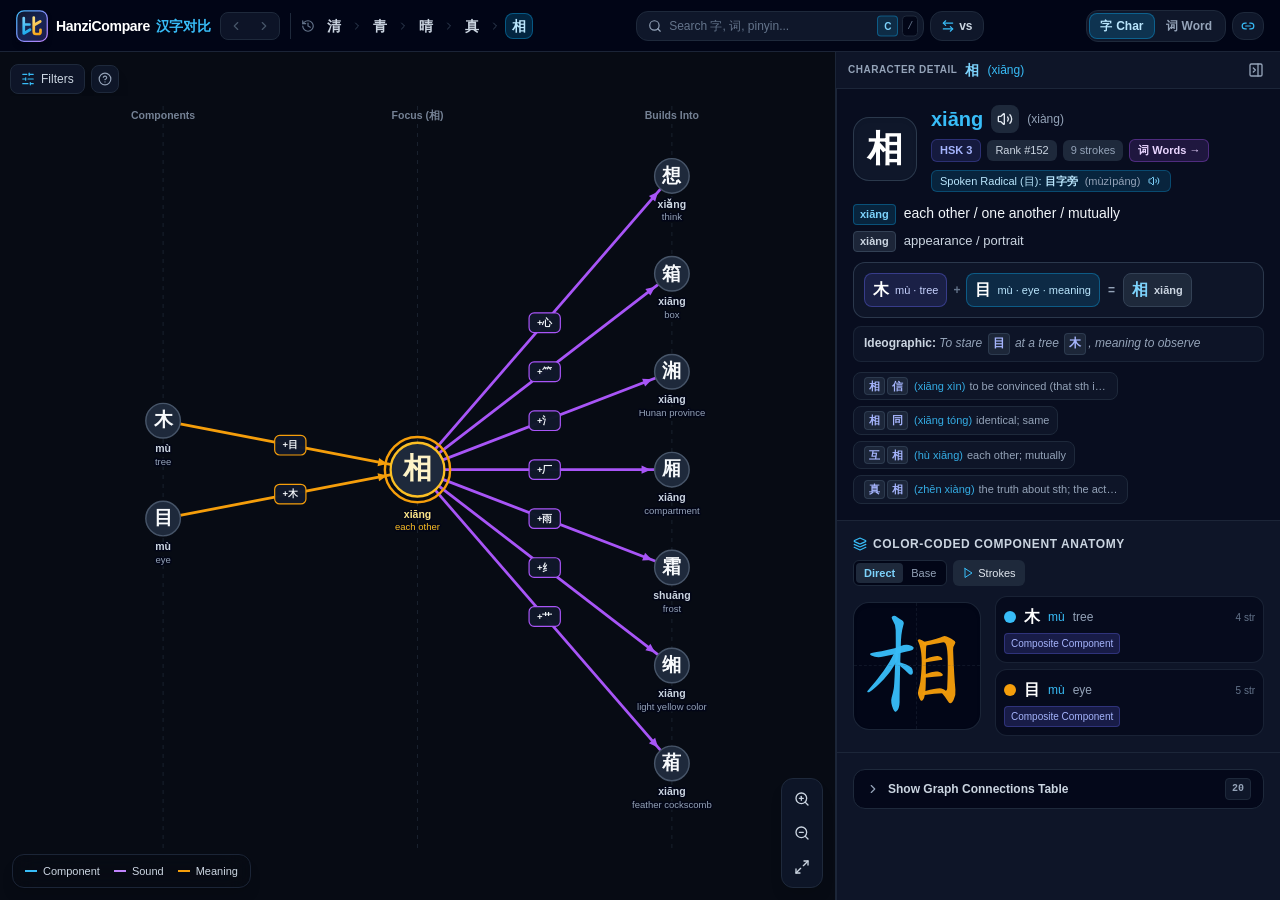
==== hanzi-compare/index.html @ 55068727 "Deploy HanziCompare: top-docked mobile Tour Step 2 for real phone browser viewports" ====
<!doctype html>
<html lang="en" class="dark">
  <head>
    <meta charset="UTF-8" />
    <meta name="viewport" content="width=device-width, initial-scale=1.0, maximum-scale=1.0, user-scalable=no, viewport-fit=cover" />
    <meta name="theme-color" content="#020617" />
    <meta name="mobile-web-app-capable" content="yes" />
    <meta name="apple-mobile-web-app-capable" content="yes" />
    <meta name="apple-mobile-web-app-status-bar-style" content="black-translucent" />
    <meta name="apple-mobile-web-app-title" content="汉字对比" />
    <link rel="icon" type="image/svg+xml" href="/hanzi-compare/favicon.svg" />
    <link rel="alternate icon" href="/hanzi-compare/favicon.ico" />
    <link rel="apple-touch-icon" sizes="180x180" href="/hanzi-compare/apple-touch-icon.png" />
    <link rel="manifest" href="/hanzi-compare/manifest.json" />
    <title>HanziCompare (汉字对比) — Character Comparison & Component Graph</title>
    <script type="module" crossorigin src="/hanzi-compare/assets/index-DuCaDJCt.js"></script>
    <link rel="stylesheet" crossorigin href="/hanzi-compare/assets/index-DNBVdijx.css">
  </head>
  <body class="bg-slate-950 text-slate-100 antialiased selection:bg-sky-500/30 selection:text-sky-200 overflow-hidden">
    <div id="root"></div>
  </body>
</html>
---- hanzi-compare/assets/index-DNBVdijx.css ----
*,:before,:after{--tw-border-spacing-x: 0;--tw-border-spacing-y: 0;--tw-translate-x: 0;--tw-translate-y: 0;--tw-rotate: 0;--tw-skew-x: 0;--tw-skew-y: 0;--tw-scale-x: 1;--tw-scale-y: 1;--tw-pan-x: ;--tw-pan-y: ;--tw-pinch-zoom: ;--tw-scroll-snap-strictness: proximity;--tw-gradient-from-position: ;--tw-gradient-via-position: ;--tw-gradient-to-position: ;--tw-ordinal: ;--tw-slashed-zero: ;--tw-numeric-figure: ;--tw-numeric-spacing: ;--tw-numeric-fraction: ;--tw-ring-inset: ;--tw-ring-offset-width: 0px;--tw-ring-offset-color: #fff;--tw-ring-color: rgb(59 130 246 / .5);--tw-ring-offset-shadow: 0 0 #0000;--tw-ring-shadow: 0 0 #0000;--tw-shadow: 0 0 #0000;--tw-shadow-colored: 0 0 #0000;--tw-blur: ;--tw-brightness: ;--tw-contrast: ;--tw-grayscale: ;--tw-hue-rotate: ;--tw-invert: ;--tw-saturate: ;--tw-sepia: ;--tw-drop-shadow: ;--tw-backdrop-blur: ;--tw-backdrop-brightness: ;--tw-backdrop-contrast: ;--tw-backdrop-grayscale: ;--tw-backdrop-hue-rotate: ;--tw-backdrop-invert: ;--tw-backdrop-opacity: ;--tw-backdrop-saturate: ;--tw-backdrop-sepia: ;--tw-contain-size: ;--tw-contain-layout: ;--tw-contain-paint: ;--tw-contain-style: }::backdrop{--tw-border-spacing-x: 0;--tw-border-spacing-y: 0;--tw-translate-x: 0;--tw-translate-y: 0;--tw-rotate: 0;--tw-skew-x: 0;--tw-skew-y: 0;--tw-scale-x: 1;--tw-scale-y: 1;--tw-pan-x: ;--tw-pan-y: ;--tw-pinch-zoom: ;--tw-scroll-snap-strictness: proximity;--tw-gradient-from-position: ;--tw-gradient-via-position: ;--tw-gradient-to-position: ;--tw-ordinal: ;--tw-slashed-zero: ;--tw-numeric-figure: ;--tw-numeric-spacing: ;--tw-numeric-fraction: ;--tw-ring-inset: ;--tw-ring-offset-width: 0px;--tw-ring-offset-color: #fff;--tw-ring-color: rgb(59 130 246 / .5);--tw-ring-offset-shadow: 0 0 #0000;--tw-ring-shadow: 0 0 #0000;--tw-shadow: 0 0 #0000;--tw-shadow-colored: 0 0 #0000;--tw-blur: ;--tw-brightness: ;--tw-contrast: ;--tw-grayscale: ;--tw-hue-rotate: ;--tw-invert: ;--tw-saturate: ;--tw-sepia: ;--tw-drop-shadow: ;--tw-backdrop-blur: ;--tw-backdrop-brightness: ;--tw-backdrop-contrast: ;--tw-backdrop-grayscale: ;--tw-backdrop-hue-rotate: ;--tw-backdrop-invert: ;--tw-backdrop-opacity: ;--tw-backdrop-saturate: ;--tw-backdrop-sepia: ;--tw-contain-size: ;--tw-contain-layout: ;--tw-contain-paint: ;--tw-contain-style: }*,:before,:after{box-sizing:border-box;border-width:0;border-style:solid;border-color:#e5e7eb}:before,:after{--tw-content: ""}html,:host{line-height:1.5;-webkit-text-size-adjust:100%;-moz-tab-size:4;-o-tab-size:4;tab-size:4;font-family:Inter,-apple-system,BlinkMacSystemFont,Segoe UI,Roboto,sans-serif;font-feature-settings:normal;font-variation-settings:normal;-webkit-tap-highlight-color:transparent}body{margin:0;line-height:inherit}hr{height:0;color:inherit;border-top-width:1px}abbr:where([title]){-webkit-text-decoration:underline dotted;text-decoration:underline dotted}h1,h2,h3,h4,h5,h6{font-size:inherit;font-weight:inherit}a{color:inherit;text-decoration:inherit}b,strong{font-weight:bolder}code,kbd,samp,pre{font-family:ui-monospace,SFMono-Regular,Menlo,Monaco,Consolas,Liberation Mono,Courier New,monospace;font-feature-settings:normal;font-variation-settings:normal;font-size:1em}small{font-size:80%}sub,sup{font-size:75%;line-height:0;position:relative;vertical-align:baseline}sub{bottom:-.25em}sup{top:-.5em}table{text-indent:0;border-color:inherit;border-collapse:collapse}button,input,optgroup,select,textarea{font-family:inherit;font-feature-settings:inherit;font-variation-settings:inherit;font-size:100%;font-weight:inherit;line-height:inherit;letter-spacing:inherit;color:inherit;margin:0;padding:0}button,select{text-transform:none}button,input:where([type=button]),input:where([type=reset]),input:where([type=submit]){-webkit-appearance:button;background-color:transparent;background-image:none}:-moz-focusring{outline:auto}:-moz-ui-invalid{box-shadow:none}progress{vertical-align:baseline}::-webkit-inner-spin-button,::-webkit-outer-spin-button{height:auto}[type=search]{-webkit-appearance:textfield;outline-offset:-2px}::-webkit-search-decoration{-webkit-appearance:none}::-webkit-file-upload-button{-webkit-appearance:button;font:inherit}summary{display:list-item}blockquote,dl,dd,h1,h2,h3,h4,h5,h6,hr,figure,p,pre{margin:0}fieldset{margin:0;padding:0}legend{padding:0}ol,ul,menu{list-style:none;margin:0;padding:0}dialog{padding:0}textarea{resize:vertical}input::-moz-placeholder,textarea::-moz-placeholder{opacity:1;color:#9ca3af}input::placeholder,textarea::placeholder{opacity:1;color:#9ca3af}button,[role=button]{cursor:pointer}:disabled{cursor:default}img,svg,video,canvas,audio,iframe,embed,object{display:block;vertical-align:middle}img,video{max-width:100%;height:auto}[hidden]:where(:not([hidden=until-found])){display:none}html,body,#root{margin:0;padding:0;width:100%;height:100%;background-color:#020617;color:#f1f5f9;overflow:hidden;overscroll-behavior:none;touch-action:manipulation;-webkit-text-size-adjust:100%;-moz-text-size-adjust:100%;text-size-adjust:100%}.app-shell{position:fixed;top:0;right:0;bottom:0;left:0;width:100%;height:100dvh;touch-action:manipulation}@media(pointer:coarse),(max-width:1023px){input:not([type=range]):not([type=checkbox]),select,textarea{font-size:16px!important}}@media all and (display-mode:standalone){html,body,#root,.app-shell{height:100vh;min-height:-webkit-fill-available}}html.ios-standalone,html.ios-standalone body,html.ios-standalone #root,html.ios-standalone .app-shell{height:100vh;min-height:-webkit-fill-available}::-webkit-scrollbar{width:6px;height:6px}::-webkit-scrollbar-track{background:#090d16}::-webkit-scrollbar-thumb{background:#1e293b;border-radius:9999px}::-webkit-scrollbar-thumb:hover{background:#334155}.\!container{width:100%!important}.container{width:100%}@media(min-width:640px){.\!container{max-width:640px!important}.container{max-width:640px}}@media(min-width:768px){.\!container{max-width:768px!important}.container{max-width:768px}}@media(min-width:1024px){.\!container{max-width:1024px!important}.container{max-width:1024px}}@media(min-width:1280px){.\!container{max-width:1280px!important}.container{max-width:1280px}}@media(min-width:1536px){.\!container{max-width:1536px!important}.container{max-width:1536px}}.pointer-events-none{pointer-events:none}.pointer-events-auto{pointer-events:auto}.visible{visibility:visible}.invisible{visibility:hidden}.collapse{visibility:collapse}.static{position:static}.fixed{position:fixed}.absolute{position:absolute}.relative{position:relative}.sticky{position:sticky}.inset-0{top:0;right:0;bottom:0;left:0}.inset-x-0{left:0;right:0}.-bottom-1\.5{bottom:-.375rem}.bottom-0{bottom:0}.bottom-3{bottom:.75rem}.left-0{left:0}.left-2\.5{left:.625rem}.left-3{left:.75rem}.right-0{right:0}.right-1{right:.25rem}.right-1\.5{right:.375rem}.right-2\.5{right:.625rem}.right-3{right:.75rem}.top-0{top:0}.top-1{top:.25rem}.top-1\.5{top:.375rem}.top-1\/2{top:50%}.top-10{top:2.5rem}.top-12{top:3rem}.top-14{top:3.5rem}.top-16{top:4rem}.top-2\.5{top:.625rem}.top-full{top:100%}.isolate{isolation:isolate}.z-10{z-index:10}.z-20{z-index:20}.z-30{z-index:30}.z-40{z-index:40}.z-50{z-index:50}.col-span-full{grid-column:1 / -1}.mx-0\.5{margin-left:.125rem;margin-right:.125rem}.mx-1{margin-left:.25rem;margin-right:.25rem}.mx-\[0\.075em\]{margin-left:.075em;margin-right:.075em}.my-1{margin-top:.25rem;margin-bottom:.25rem}.mb-0\.5{margin-bottom:.125rem}.mb-1{margin-bottom:.25rem}.mb-1\.5{margin-bottom:.375rem}.mb-2{margin-bottom:.5rem}.mb-2\.5{margin-bottom:.625rem}.mb-3{margin-bottom:.75rem}.mb-4{margin-bottom:1rem}.ml-1{margin-left:.25rem}.ml-auto{margin-left:auto}.mr-0\.5{margin-right:.125rem}.mr-1{margin-right:.25rem}.mr-1\.5{margin-right:.375rem}.mt-0\.5{margin-top:.125rem}.mt-1{margin-top:.25rem}.mt-1\.5{margin-top:.375rem}.mt-2{margin-top:.5rem}.mt-2\.5{margin-top:.625rem}.mt-3{margin-top:.75rem}.line-clamp-1{overflow:hidden;display:-webkit-box;-webkit-box-orient:vertical;-webkit-line-clamp:1}.line-clamp-3{overflow:hidden;display:-webkit-box;-webkit-box-orient:vertical;-webkit-line-clamp:3}.block{display:block}.inline-block{display:inline-block}.inline{display:inline}.flex{display:flex}.inline-flex{display:inline-flex}.table{display:table}.grid{display:grid}.hidden{display:none}.aspect-square{aspect-ratio:1 / 1}.h-0\.5{height:.125rem}.h-1{height:.25rem}.h-1\.5{height:.375rem}.h-1\/2{height:50%}.h-12{height:3rem}.h-14{height:3.5rem}.h-16{height:4rem}.h-2{height:.5rem}.h-2\.5{height:.625rem}.h-28{height:7rem}.h-3{height:.75rem}.h-3\.5{height:.875rem}.h-32{height:8rem}.h-4{height:1rem}.h-5{height:1.25rem}.h-6{height:1.5rem}.h-7{height:1.75rem}.h-9{height:2.25rem}.h-\[0\.44em\]{height:.44em}.h-\[1\.08em\]{height:1.08em}.h-\[88\%\]{height:88%}.h-\[env\(safe-area-inset-bottom\,0px\)\]{height:env(safe-area-inset-bottom,0px)}.h-full{height:100%}.max-h-48{max-height:12rem}.max-h-60{max-height:15rem}.max-h-72{max-height:18rem}.max-h-80{max-height:20rem}.max-h-\[68vh\]{max-height:68vh}.max-h-\[76vh\]{max-height:76vh}.max-h-\[78vh\]{max-height:78vh}.max-h-full{max-height:100%}.min-h-0{min-height:0px}.min-h-\[220px\]{min-height:220px}.min-h-\[52px\]{min-height:52px}.min-h-\[8px\]{min-height:8px}.w-0{width:0px}.w-1\.5{width:.375rem}.w-1\/2{width:50%}.w-10{width:2.5rem}.w-12{width:3rem}.w-14{width:3.5rem}.w-16{width:4rem}.w-2{width:.5rem}.w-2\.5{width:.625rem}.w-24{width:6rem}.w-28{width:7rem}.w-3{width:.75rem}.w-3\.5{width:.875rem}.w-32{width:8rem}.w-4{width:1rem}.w-44{width:11rem}.w-5{width:1.25rem}.w-6{width:1.5rem}.w-60{width:15rem}.w-7{width:1.75rem}.w-72{width:18rem}.w-80{width:20rem}.w-9{width:2.25rem}.w-\[0\.2em\]{width:.2em}.w-\[1\.08em\]{width:1.08em}.w-\[410px\]{width:410px}.w-\[88\%\]{width:88%}.w-full{width:100%}.min-w-0{min-width:0px}.min-w-\[36px\]{min-width:36px}.min-w-\[4\.5px\]{min-width:4.5px}.min-w-\[5rem\]{min-width:5rem}.min-w-\[6\.2rem\]{min-width:6.2rem}.min-w-\[7\.5rem\]{min-width:7.5rem}.max-w-5xl{max-width:64rem}.max-w-\[100px\]{max-width:100px}.max-w-\[110px\]{max-width:110px}.max-w-\[140px\]{max-width:140px}.max-w-\[144px\]{max-width:144px}.max-w-\[180px\]{max-width:180px}.max-w-\[220px\]{max-width:220px}.max-w-\[90px\]{max-width:90px}.max-w-\[calc\(100\%-6rem\)\]{max-width:calc(100% - 6rem)}.max-w-\[calc\(100vw-1\.25rem\)\]{max-width:calc(100vw - 1.25rem)}.max-w-full{max-width:100%}.max-w-lg{max-width:32rem}.max-w-md{max-width:28rem}.max-w-sm{max-width:24rem}.flex-1{flex:1 1 0%}.shrink-0{flex-shrink:0}.border-collapse{border-collapse:collapse}.-translate-y-1\/2{--tw-translate-y: -50%;transform:translate(var(--tw-translate-x),var(--tw-translate-y)) rotate(var(--tw-rotate)) skew(var(--tw-skew-x)) skewY(var(--tw-skew-y)) scaleX(var(--tw-scale-x)) scaleY(var(--tw-scale-y))}.translate-y-\[0\.04em\]{--tw-translate-y: .04em;transform:translate(var(--tw-translate-x),var(--tw-translate-y)) rotate(var(--tw-rotate)) skew(var(--tw-skew-x)) skewY(var(--tw-skew-y)) scaleX(var(--tw-scale-x)) scaleY(var(--tw-scale-y))}.rotate-180{--tw-rotate: 180deg;transform:translate(var(--tw-translate-x),var(--tw-translate-y)) rotate(var(--tw-rotate)) skew(var(--tw-skew-x)) skewY(var(--tw-skew-y)) scaleX(var(--tw-scale-x)) scaleY(var(--tw-scale-y))}.transform{transform:translate(var(--tw-translate-x),var(--tw-translate-y)) rotate(var(--tw-rotate)) skew(var(--tw-skew-x)) skewY(var(--tw-skew-y)) scaleX(var(--tw-scale-x)) scaleY(var(--tw-scale-y))}@keyframes ping{75%,to{transform:scale(2);opacity:0}}.animate-ping{animation:ping 1s cubic-bezier(0,0,.2,1) infinite}@keyframes spin{to{transform:rotate(360deg)}}.animate-spin{animation:spin 1s linear infinite}.cursor-default{cursor:default}.cursor-grab{cursor:grab}.cursor-help{cursor:help}.cursor-not-allowed{cursor:not-allowed}.cursor-pointer{cursor:pointer}.touch-none{touch-action:none}.touch-pan-y{--tw-pan-y: pan-y;touch-action:var(--tw-pan-x) var(--tw-pan-y) var(--tw-pinch-zoom)}.select-none{-webkit-user-select:none;-moz-user-select:none;user-select:none}.resize{resize:both}.grid-cols-1{grid-template-columns:repeat(1,minmax(0,1fr))}.grid-cols-2{grid-template-columns:repeat(2,minmax(0,1fr))}.flex-col{flex-direction:column}.flex-wrap{flex-wrap:wrap}.items-start{align-items:flex-start}.items-end{align-items:flex-end}.items-center{align-items:center}.items-baseline{align-items:baseline}.justify-center{justify-content:center}.justify-between{justify-content:space-between}.gap-0\.5{gap:.125rem}.gap-1{gap:.25rem}.gap-1\.5{gap:.375rem}.gap-2{gap:.5rem}.gap-2\.5{gap:.625rem}.gap-3{gap:.75rem}.gap-3\.5{gap:.875rem}.gap-x-3\.5{-moz-column-gap:.875rem;column-gap:.875rem}.gap-x-4{-moz-column-gap:1rem;column-gap:1rem}.gap-y-1{row-gap:.25rem}.space-y-0\.5>:not([hidden])~:not([hidden]){--tw-space-y-reverse: 0;margin-top:calc(.125rem * calc(1 - var(--tw-space-y-reverse)));margin-bottom:calc(.125rem * var(--tw-space-y-reverse))}.space-y-1>:not([hidden])~:not([hidden]){--tw-space-y-reverse: 0;margin-top:calc(.25rem * calc(1 - var(--tw-space-y-reverse)));margin-bottom:calc(.25rem * var(--tw-space-y-reverse))}.space-y-1\.5>:not([hidden])~:not([hidden]){--tw-space-y-reverse: 0;margin-top:calc(.375rem * calc(1 - var(--tw-space-y-reverse)));margin-bottom:calc(.375rem * var(--tw-space-y-reverse))}.space-y-2>:not([hidden])~:not([hidden]){--tw-space-y-reverse: 0;margin-top:calc(.5rem * calc(1 - var(--tw-space-y-reverse)));margin-bottom:calc(.5rem * var(--tw-space-y-reverse))}.space-y-2\.5>:not([hidden])~:not([hidden]){--tw-space-y-reverse: 0;margin-top:calc(.625rem * calc(1 - var(--tw-space-y-reverse)));margin-bottom:calc(.625rem * var(--tw-space-y-reverse))}.space-y-3>:not([hidden])~:not([hidden]){--tw-space-y-reverse: 0;margin-top:calc(.75rem * calc(1 - var(--tw-space-y-reverse)));margin-bottom:calc(.75rem * var(--tw-space-y-reverse))}.space-y-3\.5>:not([hidden])~:not([hidden]){--tw-space-y-reverse: 0;margin-top:calc(.875rem * calc(1 - var(--tw-space-y-reverse)));margin-bottom:calc(.875rem * var(--tw-space-y-reverse))}.divide-y>:not([hidden])~:not([hidden]){--tw-divide-y-reverse: 0;border-top-width:calc(1px * calc(1 - var(--tw-divide-y-reverse)));border-bottom-width:calc(1px * var(--tw-divide-y-reverse))}.divide-slate-800>:not([hidden])~:not([hidden]){--tw-divide-opacity: 1;border-color:rgb(30 41 59 / var(--tw-divide-opacity, 1))}.divide-slate-800\/70>:not([hidden])~:not([hidden]){border-color:#1e293bb3}.divide-slate-800\/80>:not([hidden])~:not([hidden]){border-color:#1e293bcc}.overflow-hidden{overflow:hidden}.overflow-x-auto{overflow-x:auto}.overflow-y-auto{overflow-y:auto}.overflow-x-hidden{overflow-x:hidden}.overscroll-contain{overscroll-behavior:contain}.truncate{overflow:hidden;text-overflow:ellipsis;white-space:nowrap}.whitespace-normal{white-space:normal}.whitespace-nowrap{white-space:nowrap}.rounded{border-radius:.25rem}.rounded-2xl{border-radius:1rem}.rounded-full{border-radius:9999px}.rounded-lg{border-radius:.5rem}.rounded-md{border-radius:.375rem}.rounded-xl{border-radius:.75rem}.rounded-t-2xl{border-top-left-radius:1rem;border-top-right-radius:1rem}.border{border-width:1px}.border-2{border-width:2px}.border-b{border-bottom-width:1px}.border-b-2{border-bottom-width:2px}.border-l{border-left-width:1px}.border-l-2{border-left-width:2px}.border-r{border-right-width:1px}.border-t{border-top-width:1px}.border-dashed{border-style:dashed}.border-amber-300\/60{border-color:#fcd34d99}.border-amber-400{--tw-border-opacity: 1;border-color:rgb(251 191 36 / var(--tw-border-opacity, 1))}.border-amber-400\/40{border-color:#fbbf2466}.border-amber-500\/30{border-color:#f59e0b4d}.border-amber-500\/35{border-color:#f59e0b59}.border-amber-500\/40{border-color:#f59e0b66}.border-amber-500\/45{border-color:#f59e0b73}.border-blue-500\/40{border-color:#3b82f666}.border-cyan-400{--tw-border-opacity: 1;border-color:rgb(34 211 238 / var(--tw-border-opacity, 1))}.border-cyan-400\/50{border-color:#22d3ee80}.border-cyan-500\/30{border-color:#06b6d44d}.border-cyan-500\/35{border-color:#06b6d459}.border-cyan-500\/45{border-color:#06b6d473}.border-emerald-400\/50{border-color:#34d39980}.border-emerald-500\/30{border-color:#10b9814d}.border-emerald-500\/40{border-color:#10b98166}.border-emerald-500\/45{border-color:#10b98173}.border-indigo-400\/50{border-color:#818cf880}.border-indigo-500\/30{border-color:#6366f14d}.border-indigo-500\/35{border-color:#6366f159}.border-indigo-500\/40{border-color:#6366f166}.border-indigo-500\/45{border-color:#6366f173}.border-indigo-500\/50{border-color:#6366f180}.border-pink-500\/30{border-color:#ec48994d}.border-pink-500\/45{border-color:#ec489973}.border-purple-500\/30{border-color:#a855f74d}.border-purple-500\/35{border-color:#a855f759}.border-purple-500\/40{border-color:#a855f766}.border-purple-500\/45{border-color:#a855f773}.border-rose-400\/50{border-color:#fb718580}.border-rose-500\/30{border-color:#f43f5e4d}.border-rose-500\/40{border-color:#f43f5e66}.border-rose-500\/45{border-color:#f43f5e73}.border-rose-500\/50{border-color:#f43f5e80}.border-sky-400\/30{border-color:#38bdf84d}.border-sky-400\/50{border-color:#38bdf880}.border-sky-400\/70{border-color:#38bdf8b3}.border-sky-500\/30{border-color:#0ea5e94d}.border-sky-500\/35{border-color:#0ea5e959}.border-sky-500\/40{border-color:#0ea5e966}.border-sky-500\/45{border-color:#0ea5e973}.border-sky-500\/50{border-color:#0ea5e980}.border-slate-600{--tw-border-opacity: 1;border-color:rgb(71 85 105 / var(--tw-border-opacity, 1))}.border-slate-600\/40{border-color:#47556966}.border-slate-700{--tw-border-opacity: 1;border-color:rgb(51 65 85 / var(--tw-border-opacity, 1))}.border-slate-700\/60{border-color:#33415599}.border-slate-700\/70{border-color:#334155b3}.border-slate-700\/80{border-color:#334155cc}.border-slate-700\/90{border-color:#334155e6}.border-slate-800{--tw-border-opacity: 1;border-color:rgb(30 41 59 / var(--tw-border-opacity, 1))}.border-slate-800\/60{border-color:#1e293b99}.border-slate-800\/80{border-color:#1e293bcc}.border-slate-800\/90{border-color:#1e293be6}.border-transparent{border-color:transparent}.border-l-sky-400{--tw-border-opacity: 1;border-left-color:rgb(56 189 248 / var(--tw-border-opacity, 1))}.bg-\[\#070B14\]{--tw-bg-opacity: 1;background-color:rgb(7 11 20 / var(--tw-bg-opacity, 1))}.bg-amber-500{--tw-bg-opacity: 1;background-color:rgb(245 158 11 / var(--tw-bg-opacity, 1))}.bg-amber-500\/10{background-color:#f59e0b1a}.bg-amber-500\/15{background-color:#f59e0b26}.bg-amber-500\/20{background-color:#f59e0b33}.bg-blue-500\/20{background-color:#3b82f633}.bg-cyan-400{--tw-bg-opacity: 1;background-color:rgb(34 211 238 / var(--tw-bg-opacity, 1))}.bg-cyan-500\/15{background-color:#06b6d426}.bg-cyan-500\/20{background-color:#06b6d433}.bg-cyan-950\/30{background-color:#0833444d}.bg-emerald-400{--tw-bg-opacity: 1;background-color:rgb(52 211 153 / var(--tw-bg-opacity, 1))}.bg-emerald-500{--tw-bg-opacity: 1;background-color:rgb(16 185 129 / var(--tw-bg-opacity, 1))}.bg-emerald-500\/15{background-color:#10b98126}.bg-emerald-500\/20{background-color:#10b98133}.bg-emerald-500\/25{background-color:#10b98140}.bg-emerald-950\/30{background-color:#022c224d}.bg-emerald-950\/40{background-color:#022c2266}.bg-emerald-950\/70{background-color:#022c22b3}.bg-indigo-400{--tw-bg-opacity: 1;background-color:rgb(129 140 248 / var(--tw-bg-opacity, 1))}.bg-indigo-500\/10{background-color:#6366f11a}.bg-indigo-500\/15{background-color:#6366f126}.bg-indigo-500\/20{background-color:#6366f133}.bg-indigo-500\/25{background-color:#6366f140}.bg-indigo-600{--tw-bg-opacity: 1;background-color:rgb(79 70 229 / var(--tw-bg-opacity, 1))}.bg-indigo-950\/20{background-color:#1e1b4b33}.bg-indigo-950\/35{background-color:#1e1b4b59}.bg-indigo-950\/40{background-color:#1e1b4b66}.bg-indigo-950\/50{background-color:#1e1b4b80}.bg-indigo-950\/70{background-color:#1e1b4bb3}.bg-pink-500{--tw-bg-opacity: 1;background-color:rgb(236 72 153 / var(--tw-bg-opacity, 1))}.bg-pink-500\/20{background-color:#ec489933}.bg-pink-950\/30{background-color:#5007244d}.bg-purple-400{--tw-bg-opacity: 1;background-color:rgb(192 132 252 / var(--tw-bg-opacity, 1))}.bg-purple-500\/10{background-color:#a855f71a}.bg-purple-500\/15{background-color:#a855f726}.bg-purple-500\/20{background-color:#a855f733}.bg-purple-500\/25{background-color:#a855f740}.bg-purple-950\/20{background-color:#3b076433}.bg-rose-500{--tw-bg-opacity: 1;background-color:rgb(244 63 94 / var(--tw-bg-opacity, 1))}.bg-rose-500\/15{background-color:#f43f5e26}.bg-rose-500\/20{background-color:#f43f5e33}.bg-rose-500\/25{background-color:#f43f5e40}.bg-rose-950\/40{background-color:#4c051966}.bg-sky-400{--tw-bg-opacity: 1;background-color:rgb(56 189 248 / var(--tw-bg-opacity, 1))}.bg-sky-500{--tw-bg-opacity: 1;background-color:rgb(14 165 233 / var(--tw-bg-opacity, 1))}.bg-sky-500\/10{background-color:#0ea5e91a}.bg-sky-500\/15{background-color:#0ea5e926}.bg-sky-500\/20{background-color:#0ea5e933}.bg-sky-500\/25{background-color:#0ea5e940}.bg-sky-950\/25{background-color:#082f4940}.bg-sky-950\/60{background-color:#082f4999}.bg-sky-950\/70{background-color:#082f49b3}.bg-sky-950\/80{background-color:#082f49cc}.bg-slate-500{--tw-bg-opacity: 1;background-color:rgb(100 116 139 / var(--tw-bg-opacity, 1))}.bg-slate-500\/85{background-color:#64748bd9}.bg-slate-700{--tw-bg-opacity: 1;background-color:rgb(51 65 85 / var(--tw-bg-opacity, 1))}.bg-slate-800{--tw-bg-opacity: 1;background-color:rgb(30 41 59 / var(--tw-bg-opacity, 1))}.bg-slate-800\/45{background-color:#1e293b73}.bg-slate-800\/55{background-color:#1e293b8c}.bg-slate-800\/80{background-color:#1e293bcc}.bg-slate-800\/90{background-color:#1e293be6}.bg-slate-900{--tw-bg-opacity: 1;background-color:rgb(15 23 42 / var(--tw-bg-opacity, 1))}.bg-slate-900\/40{background-color:#0f172a66}.bg-slate-900\/60{background-color:#0f172a99}.bg-slate-900\/70{background-color:#0f172ab3}.bg-slate-900\/80{background-color:#0f172acc}.bg-slate-900\/90{background-color:#0f172ae6}.bg-slate-900\/95{background-color:#0f172af2}.bg-slate-950{--tw-bg-opacity: 1;background-color:rgb(2 6 23 / var(--tw-bg-opacity, 1))}.bg-slate-950\/40{background-color:#02061766}.bg-slate-950\/50{background-color:#02061780}.bg-slate-950\/60{background-color:#02061799}.bg-slate-950\/70{background-color:#020617b3}.bg-slate-950\/75{background-color:#020617bf}.bg-slate-950\/80{background-color:#020617cc}.bg-slate-950\/90{background-color:#020617e6}.bg-slate-950\/95{background-color:#020617f2}.bg-gradient-to-b{background-image:linear-gradient(to bottom,var(--tw-gradient-stops))}.bg-gradient-to-r{background-image:linear-gradient(to right,var(--tw-gradient-stops))}.from-indigo-500\/15{--tw-gradient-from: rgb(99 102 241 / .15) var(--tw-gradient-from-position);--tw-gradient-to: rgb(99 102 241 / 0) var(--tw-gradient-to-position);--tw-gradient-stops: var(--tw-gradient-from), var(--tw-gradient-to)}.from-sky-500\/10{--tw-gradient-from: rgb(14 165 233 / .1) var(--tw-gradient-from-position);--tw-gradient-to: rgb(14 165 233 / 0) var(--tw-gradient-to-position);--tw-gradient-stops: var(--tw-gradient-from), var(--tw-gradient-to)}.from-sky-500\/15{--tw-gradient-from: rgb(14 165 233 / .15) var(--tw-gradient-from-position);--tw-gradient-to: rgb(14 165 233 / 0) var(--tw-gradient-to-position);--tw-gradient-stops: var(--tw-gradient-from), var(--tw-gradient-to)}.from-sky-500\/20{--tw-gradient-from: rgb(14 165 233 / .2) var(--tw-gradient-from-position);--tw-gradient-to: rgb(14 165 233 / 0) var(--tw-gradient-to-position);--tw-gradient-stops: var(--tw-gradient-from), var(--tw-gradient-to)}.from-sky-950\/20{--tw-gradient-from: rgb(8 47 73 / .2) var(--tw-gradient-from-position);--tw-gradient-to: rgb(8 47 73 / 0) var(--tw-gradient-to-position);--tw-gradient-stops: var(--tw-gradient-from), var(--tw-gradient-to)}.via-indigo-500\/15{--tw-gradient-to: rgb(99 102 241 / 0) var(--tw-gradient-to-position);--tw-gradient-stops: var(--tw-gradient-from), rgb(99 102 241 / .15) var(--tw-gradient-via-position), var(--tw-gradient-to)}.via-slate-900{--tw-gradient-to: rgb(15 23 42 / 0) var(--tw-gradient-to-position);--tw-gradient-stops: var(--tw-gradient-from), #0f172a var(--tw-gradient-via-position), var(--tw-gradient-to)}.via-slate-900\/95{--tw-gradient-to: rgb(15 23 42 / 0) var(--tw-gradient-to-position);--tw-gradient-stops: var(--tw-gradient-from), rgb(15 23 42 / .95) var(--tw-gradient-via-position), var(--tw-gradient-to)}.via-slate-950\/90{--tw-gradient-to: rgb(2 6 23 / 0) var(--tw-gradient-to-position);--tw-gradient-stops: var(--tw-gradient-from), rgb(2 6 23 / .9) var(--tw-gradient-via-position), var(--tw-gradient-to)}.to-rose-500\/10{--tw-gradient-to: rgb(244 63 94 / .1) var(--tw-gradient-to-position)}.to-rose-500\/15{--tw-gradient-to: rgb(244 63 94 / .15) var(--tw-gradient-to-position)}.to-sky-500\/15{--tw-gradient-to: rgb(14 165 233 / .15) var(--tw-gradient-to-position)}.to-sky-500\/20{--tw-gradient-to: rgb(14 165 233 / .2) var(--tw-gradient-to-position)}.to-slate-900\/95{--tw-gradient-to: rgb(15 23 42 / .95) var(--tw-gradient-to-position)}.fill-current{fill:currentColor}.p-0\.5{padding:.125rem}.p-1{padding:.25rem}.p-1\.5{padding:.375rem}.p-2{padding:.5rem}.p-2\.5{padding:.625rem}.p-3{padding:.75rem}.p-3\.5{padding:.875rem}.p-4{padding:1rem}.p-5{padding:1.25rem}.p-6{padding:1.5rem}.px-1{padding-left:.25rem;padding-right:.25rem}.px-1\.5{padding-left:.375rem;padding-right:.375rem}.px-2{padding-left:.5rem;padding-right:.5rem}.px-2\.5{padding-left:.625rem;padding-right:.625rem}.px-3{padding-left:.75rem;padding-right:.75rem}.px-3\.5{padding-left:.875rem;padding-right:.875rem}.px-4{padding-left:1rem;padding-right:1rem}.py-0\.5{padding-top:.125rem;padding-bottom:.125rem}.py-1{padding-top:.25rem;padding-bottom:.25rem}.py-1\.5{padding-top:.375rem;padding-bottom:.375rem}.py-12{padding-top:3rem;padding-bottom:3rem}.py-2{padding-top:.5rem;padding-bottom:.5rem}.py-2\.5{padding-top:.625rem;padding-bottom:.625rem}.py-3{padding-top:.75rem;padding-bottom:.75rem}.py-8{padding-top:2rem;padding-bottom:2rem}.pb-1\.5{padding-bottom:.375rem}.pb-2{padding-bottom:.5rem}.pb-2\.5{padding-bottom:.625rem}.pb-\[calc\(20rem\+env\(safe-area-inset-bottom\,0px\)\)\]{padding-bottom:calc(20rem + env(safe-area-inset-bottom,0px))}.pb-\[env\(safe-area-inset-bottom\,0px\)\]{padding-bottom:env(safe-area-inset-bottom,0px)}.pb-\[max\(0\.5rem\,env\(safe-area-inset-bottom\,0px\)\)\]{padding-bottom:max(.5rem,env(safe-area-inset-bottom,0px))}.pl-1{padding-left:.25rem}.pl-2{padding-left:.5rem}.pl-2\.5{padding-left:.625rem}.pl-8{padding-left:2rem}.pl-\[env\(safe-area-inset-left\,0px\)\]{padding-left:env(safe-area-inset-left,0px)}.pl-\[max\(0\.5rem\,env\(safe-area-inset-left\,0px\)\)\]{padding-left:max(.5rem,env(safe-area-inset-left,0px))}.pl-\[max\(0\.625rem\,env\(safe-area-inset-left\,0px\)\)\]{padding-left:max(.625rem,env(safe-area-inset-left,0px))}.pr-0\.5{padding-right:.125rem}.pr-10{padding-right:2.5rem}.pr-14{padding-right:3.5rem}.pr-3{padding-right:.75rem}.pr-9{padding-right:2.25rem}.pr-\[env\(safe-area-inset-right\,0px\)\]{padding-right:env(safe-area-inset-right,0px)}.pr-\[max\(0\.5rem\,env\(safe-area-inset-right\,0px\)\)\]{padding-right:max(.5rem,env(safe-area-inset-right,0px))}.pr-\[max\(0\.625rem\,env\(safe-area-inset-right\,0px\)\)\]{padding-right:max(.625rem,env(safe-area-inset-right,0px))}.pt-0\.5{padding-top:.125rem}.pt-1{padding-top:.25rem}.pt-2{padding-top:.5rem}.pt-2\.5{padding-top:.625rem}.pt-\[calc\(env\(safe-area-inset-top\,0px\)\+0\.375rem\)\]{padding-top:calc(env(safe-area-inset-top,0px) + .375rem)}.pt-\[max\(0\.5rem\,env\(safe-area-inset-top\,0px\)\)\]{padding-top:max(.5rem,env(safe-area-inset-top,0px))}.text-left{text-align:left}.text-center{text-align:center}.align-\[-0\.15em\]{vertical-align:-.15em}.font-hanzi{font-family:Noto Sans SC,PingFang SC,Hiragino Sans GB,Microsoft YaHei,Songti SC,STSong,SimSun-ExtB,MingLiU-ExtB,BabelStone Han,HanaMinB,sans-serif}.font-mono{font-family:ui-monospace,SFMono-Regular,Menlo,Monaco,Consolas,Liberation Mono,Courier New,monospace}.text-2xl{font-size:1.5rem;line-height:2rem}.text-3xl{font-size:1.875rem;line-height:2.25rem}.text-4xl{font-size:2.25rem;line-height:2.5rem}.text-\[10\.5px\]{font-size:10.5px}.text-\[10px\]{font-size:10px}.text-\[11px\]{font-size:11px}.text-\[13px\]{font-size:13px}.text-\[9px\]{font-size:9px}.text-base{font-size:1rem;line-height:1.5rem}.text-lg{font-size:1.125rem;line-height:1.75rem}.text-sm{font-size:.875rem;line-height:1.25rem}.text-xl{font-size:1.25rem;line-height:1.75rem}.text-xs{font-size:.75rem;line-height:1rem}.font-bold{font-weight:700}.font-medium{font-weight:500}.font-normal{font-weight:400}.font-semibold{font-weight:600}.uppercase{text-transform:uppercase}.capitalize{text-transform:capitalize}.normal-case{text-transform:none}.italic{font-style:italic}.not-italic{font-style:normal}.leading-none{line-height:1}.leading-relaxed{line-height:1.625}.leading-snug{line-height:1.375}.leading-tight{line-height:1.25}.tracking-normal{letter-spacing:0em}.tracking-tight{letter-spacing:-.025em}.tracking-wide{letter-spacing:.025em}.tracking-wider{letter-spacing:.05em}.text-amber-100{--tw-text-opacity: 1;color:rgb(254 243 199 / var(--tw-text-opacity, 1))}.text-amber-200{--tw-text-opacity: 1;color:rgb(253 230 138 / var(--tw-text-opacity, 1))}.text-amber-300{--tw-text-opacity: 1;color:rgb(252 211 77 / var(--tw-text-opacity, 1))}.text-amber-400{--tw-text-opacity: 1;color:rgb(251 191 36 / var(--tw-text-opacity, 1))}.text-amber-400\/70{color:#fbbf24b3}.text-blue-300{--tw-text-opacity: 1;color:rgb(147 197 253 / var(--tw-text-opacity, 1))}.text-cyan-200{--tw-text-opacity: 1;color:rgb(165 243 252 / var(--tw-text-opacity, 1))}.text-cyan-300{--tw-text-opacity: 1;color:rgb(103 232 249 / var(--tw-text-opacity, 1))}.text-cyan-400{--tw-text-opacity: 1;color:rgb(34 211 238 / var(--tw-text-opacity, 1))}.text-cyan-400\/80{color:#22d3eecc}.text-emerald-200{--tw-text-opacity: 1;color:rgb(167 243 208 / var(--tw-text-opacity, 1))}.text-emerald-300{--tw-text-opacity: 1;color:rgb(110 231 183 / var(--tw-text-opacity, 1))}.text-emerald-400{--tw-text-opacity: 1;color:rgb(52 211 153 / var(--tw-text-opacity, 1))}.text-indigo-200{--tw-text-opacity: 1;color:rgb(199 210 254 / var(--tw-text-opacity, 1))}.text-indigo-300{--tw-text-opacity: 1;color:rgb(165 180 252 / var(--tw-text-opacity, 1))}.text-indigo-400{--tw-text-opacity: 1;color:rgb(129 140 248 / var(--tw-text-opacity, 1))}.text-indigo-400\/80{color:#818cf8cc}.text-pink-200{--tw-text-opacity: 1;color:rgb(251 207 232 / var(--tw-text-opacity, 1))}.text-pink-300{--tw-text-opacity: 1;color:rgb(249 168 212 / var(--tw-text-opacity, 1))}.text-purple-200{--tw-text-opacity: 1;color:rgb(233 213 255 / var(--tw-text-opacity, 1))}.text-purple-300{--tw-text-opacity: 1;color:rgb(216 180 254 / var(--tw-text-opacity, 1))}.text-purple-400{--tw-text-opacity: 1;color:rgb(192 132 252 / var(--tw-text-opacity, 1))}.text-rose-200{--tw-text-opacity: 1;color:rgb(254 205 211 / var(--tw-text-opacity, 1))}.text-rose-300{--tw-text-opacity: 1;color:rgb(253 164 175 / var(--tw-text-opacity, 1))}.text-rose-300\/80{color:#fda4afcc}.text-rose-400{--tw-text-opacity: 1;color:rgb(251 113 133 / var(--tw-text-opacity, 1))}.text-sky-200{--tw-text-opacity: 1;color:rgb(186 230 253 / var(--tw-text-opacity, 1))}.text-sky-300{--tw-text-opacity: 1;color:rgb(125 211 252 / var(--tw-text-opacity, 1))}.text-sky-300\/90{color:#7dd3fce6}.text-sky-300\/95{color:#7dd3fcf2}.text-sky-400{--tw-text-opacity: 1;color:rgb(56 189 248 / var(--tw-text-opacity, 1))}.text-sky-400\/80{color:#38bdf8cc}.text-sky-400\/90{color:#38bdf8e6}.text-slate-100{--tw-text-opacity: 1;color:rgb(241 245 249 / var(--tw-text-opacity, 1))}.text-slate-200{--tw-text-opacity: 1;color:rgb(226 232 240 / var(--tw-text-opacity, 1))}.text-slate-300{--tw-text-opacity: 1;color:rgb(203 213 225 / var(--tw-text-opacity, 1))}.text-slate-400{--tw-text-opacity: 1;color:rgb(148 163 184 / var(--tw-text-opacity, 1))}.text-slate-500{--tw-text-opacity: 1;color:rgb(100 116 139 / var(--tw-text-opacity, 1))}.text-slate-600{--tw-text-opacity: 1;color:rgb(71 85 105 / var(--tw-text-opacity, 1))}.text-slate-700{--tw-text-opacity: 1;color:rgb(51 65 85 / var(--tw-text-opacity, 1))}.text-slate-950{--tw-text-opacity: 1;color:rgb(2 6 23 / var(--tw-text-opacity, 1))}.text-white{--tw-text-opacity: 1;color:rgb(255 255 255 / var(--tw-text-opacity, 1))}.underline{text-decoration-line:underline}.no-underline{text-decoration-line:none}.antialiased{-webkit-font-smoothing:antialiased;-moz-osx-font-smoothing:grayscale}.placeholder-slate-500::-moz-placeholder{--tw-placeholder-opacity: 1;color:rgb(100 116 139 / var(--tw-placeholder-opacity, 1))}.placeholder-slate-500::placeholder{--tw-placeholder-opacity: 1;color:rgb(100 116 139 / var(--tw-placeholder-opacity, 1))}.accent-purple-400{accent-color:#c084fc}.opacity-0{opacity:0}.opacity-20{opacity:.2}.opacity-60{opacity:.6}.opacity-65{opacity:.65}.opacity-75{opacity:.75}.opacity-80{opacity:.8}.opacity-85{opacity:.85}.shadow{--tw-shadow: 0 1px 3px 0 rgb(0 0 0 / .1), 0 1px 2px -1px rgb(0 0 0 / .1);--tw-shadow-colored: 0 1px 3px 0 var(--tw-shadow-color), 0 1px 2px -1px var(--tw-shadow-color);box-shadow:var(--tw-ring-offset-shadow, 0 0 #0000),var(--tw-ring-shadow, 0 0 #0000),var(--tw-shadow)}.shadow-2xl{--tw-shadow: 0 25px 50px -12px rgb(0 0 0 / .25);--tw-shadow-colored: 0 25px 50px -12px var(--tw-shadow-color);box-shadow:var(--tw-ring-offset-shadow, 0 0 #0000),var(--tw-ring-shadow, 0 0 #0000),var(--tw-shadow)}.shadow-\[0_0_0_4px_rgba\(251\,191\,36\,0\.25\)\,0_0_24px_rgba\(251\,191\,36\,0\.75\)\]{--tw-shadow: 0 0 0 4px rgba(251,191,36,.25),0 0 24px rgba(251,191,36,.75);--tw-shadow-colored: 0 0 0 4px var(--tw-shadow-color), 0 0 24px var(--tw-shadow-color);box-shadow:var(--tw-ring-offset-shadow, 0 0 #0000),var(--tw-ring-shadow, 0 0 #0000),var(--tw-shadow)}.shadow-inner{--tw-shadow: inset 0 2px 4px 0 rgb(0 0 0 / .05);--tw-shadow-colored: inset 0 2px 4px 0 var(--tw-shadow-color);box-shadow:var(--tw-ring-offset-shadow, 0 0 #0000),var(--tw-ring-shadow, 0 0 #0000),var(--tw-shadow)}.shadow-lg{--tw-shadow: 0 10px 15px -3px rgb(0 0 0 / .1), 0 4px 6px -4px rgb(0 0 0 / .1);--tw-shadow-colored: 0 10px 15px -3px var(--tw-shadow-color), 0 4px 6px -4px var(--tw-shadow-color);box-shadow:var(--tw-ring-offset-shadow, 0 0 #0000),var(--tw-ring-shadow, 0 0 #0000),var(--tw-shadow)}.shadow-md{--tw-shadow: 0 4px 6px -1px rgb(0 0 0 / .1), 0 2px 4px -2px rgb(0 0 0 / .1);--tw-shadow-colored: 0 4px 6px -1px var(--tw-shadow-color), 0 2px 4px -2px var(--tw-shadow-color);box-shadow:var(--tw-ring-offset-shadow, 0 0 #0000),var(--tw-ring-shadow, 0 0 #0000),var(--tw-shadow)}.shadow-sm{--tw-shadow: 0 1px 2px 0 rgb(0 0 0 / .05);--tw-shadow-colored: 0 1px 2px 0 var(--tw-shadow-color);box-shadow:var(--tw-ring-offset-shadow, 0 0 #0000),var(--tw-ring-shadow, 0 0 #0000),var(--tw-shadow)}.shadow-xl{--tw-shadow: 0 20px 25px -5px rgb(0 0 0 / .1), 0 8px 10px -6px rgb(0 0 0 / .1);--tw-shadow-colored: 0 20px 25px -5px var(--tw-shadow-color), 0 8px 10px -6px var(--tw-shadow-color);box-shadow:var(--tw-ring-offset-shadow, 0 0 #0000),var(--tw-ring-shadow, 0 0 #0000),var(--tw-shadow)}.shadow-indigo-600\/30{--tw-shadow-color: rgb(79 70 229 / .3);--tw-shadow: var(--tw-shadow-colored)}.ring{--tw-ring-offset-shadow: var(--tw-ring-inset) 0 0 0 var(--tw-ring-offset-width) var(--tw-ring-offset-color);--tw-ring-shadow: var(--tw-ring-inset) 0 0 0 calc(3px + var(--tw-ring-offset-width)) var(--tw-ring-color);box-shadow:var(--tw-ring-offset-shadow),var(--tw-ring-shadow),var(--tw-shadow, 0 0 #0000)}.ring-1{--tw-ring-offset-shadow: var(--tw-ring-inset) 0 0 0 var(--tw-ring-offset-width) var(--tw-ring-offset-color);--tw-ring-shadow: var(--tw-ring-inset) 0 0 0 calc(1px + var(--tw-ring-offset-width)) var(--tw-ring-color);box-shadow:var(--tw-ring-offset-shadow),var(--tw-ring-shadow),var(--tw-shadow, 0 0 #0000)}.ring-inset{--tw-ring-inset: inset}.ring-indigo-400\/70{--tw-ring-color: rgb(129 140 248 / .7)}.ring-sky-500\/40{--tw-ring-color: rgb(14 165 233 / .4)}.blur{--tw-blur: blur(8px);filter:var(--tw-blur) var(--tw-brightness) var(--tw-contrast) var(--tw-grayscale) var(--tw-hue-rotate) var(--tw-invert) var(--tw-saturate) var(--tw-sepia) var(--tw-drop-shadow)}.filter{filter:var(--tw-blur) var(--tw-brightness) var(--tw-contrast) var(--tw-grayscale) var(--tw-hue-rotate) var(--tw-invert) var(--tw-saturate) var(--tw-sepia) var(--tw-drop-shadow)}.backdrop-blur{--tw-backdrop-blur: blur(8px);-webkit-backdrop-filter:var(--tw-backdrop-blur) var(--tw-backdrop-brightness) var(--tw-backdrop-contrast) var(--tw-backdrop-grayscale) var(--tw-backdrop-hue-rotate) var(--tw-backdrop-invert) var(--tw-backdrop-opacity) var(--tw-backdrop-saturate) var(--tw-backdrop-sepia);backdrop-filter:var(--tw-backdrop-blur) var(--tw-backdrop-brightness) var(--tw-backdrop-contrast) var(--tw-backdrop-grayscale) var(--tw-backdrop-hue-rotate) var(--tw-backdrop-invert) var(--tw-backdrop-opacity) var(--tw-backdrop-saturate) var(--tw-backdrop-sepia)}.backdrop-blur-md{--tw-backdrop-blur: blur(12px);-webkit-backdrop-filter:var(--tw-backdrop-blur) var(--tw-backdrop-brightness) var(--tw-backdrop-contrast) var(--tw-backdrop-grayscale) var(--tw-backdrop-hue-rotate) var(--tw-backdrop-invert) var(--tw-backdrop-opacity) var(--tw-backdrop-saturate) var(--tw-backdrop-sepia);backdrop-filter:var(--tw-backdrop-blur) var(--tw-backdrop-brightness) var(--tw-backdrop-contrast) var(--tw-backdrop-grayscale) var(--tw-backdrop-hue-rotate) var(--tw-backdrop-invert) var(--tw-backdrop-opacity) var(--tw-backdrop-saturate) var(--tw-backdrop-sepia)}.backdrop-blur-xl{--tw-backdrop-blur: blur(24px);-webkit-backdrop-filter:var(--tw-backdrop-blur) var(--tw-backdrop-brightness) var(--tw-backdrop-contrast) var(--tw-backdrop-grayscale) var(--tw-backdrop-hue-rotate) var(--tw-backdrop-invert) var(--tw-backdrop-opacity) var(--tw-backdrop-saturate) var(--tw-backdrop-sepia);backdrop-filter:var(--tw-backdrop-blur) var(--tw-backdrop-brightness) var(--tw-backdrop-contrast) var(--tw-backdrop-grayscale) var(--tw-backdrop-hue-rotate) var(--tw-backdrop-invert) var(--tw-backdrop-opacity) var(--tw-backdrop-saturate) var(--tw-backdrop-sepia)}.transition{transition-property:color,background-color,border-color,text-decoration-color,fill,stroke,opacity,box-shadow,transform,filter,backdrop-filter;transition-timing-function:cubic-bezier(.4,0,.2,1);transition-duration:.15s}.transition-all{transition-property:all;transition-timing-function:cubic-bezier(.4,0,.2,1);transition-duration:.15s}.transition-colors{transition-property:color,background-color,border-color,text-decoration-color,fill,stroke;transition-timing-function:cubic-bezier(.4,0,.2,1);transition-duration:.15s}.transition-opacity{transition-property:opacity;transition-timing-function:cubic-bezier(.4,0,.2,1);transition-duration:.15s}.transition-transform{transition-property:transform;transition-timing-function:cubic-bezier(.4,0,.2,1);transition-duration:.15s}.duration-150{transition-duration:.15s}.duration-200{transition-duration:.2s}.ease-out{transition-timing-function:cubic-bezier(0,0,.2,1)}.will-change-transform{will-change:transform}.selection\:bg-sky-500\/30 *::-moz-selection{background-color:#0ea5e94d}.selection\:bg-sky-500\/30 *::selection{background-color:#0ea5e94d}.selection\:text-sky-200 *::-moz-selection{--tw-text-opacity: 1;color:rgb(186 230 253 / var(--tw-text-opacity, 1))}.selection\:text-sky-200 *::selection{--tw-text-opacity: 1;color:rgb(186 230 253 / var(--tw-text-opacity, 1))}.selection\:bg-sky-500\/30::-moz-selection{background-color:#0ea5e94d}.selection\:bg-sky-500\/30::selection{background-color:#0ea5e94d}.selection\:text-sky-200::-moz-selection{--tw-text-opacity: 1;color:rgb(186 230 253 / var(--tw-text-opacity, 1))}.selection\:text-sky-200::selection{--tw-text-opacity: 1;color:rgb(186 230 253 / var(--tw-text-opacity, 1))}.hover\:border-indigo-500\/50:hover{border-color:#6366f180}.hover\:border-sky-400:hover{--tw-border-opacity: 1;border-color:rgb(56 189 248 / var(--tw-border-opacity, 1))}.hover\:border-sky-500\/40:hover{border-color:#0ea5e966}.hover\:border-sky-500\/50:hover{border-color:#0ea5e980}.hover\:border-sky-500\/60:hover{border-color:#0ea5e999}.hover\:border-slate-700:hover{--tw-border-opacity: 1;border-color:rgb(51 65 85 / var(--tw-border-opacity, 1))}.hover\:bg-amber-500\/25:hover{background-color:#f59e0b40}.hover\:bg-amber-500\/30:hover{background-color:#f59e0b4d}.hover\:bg-cyan-500\/15:hover{background-color:#06b6d426}.hover\:bg-cyan-500\/30:hover{background-color:#06b6d44d}.hover\:bg-emerald-500\/25:hover{background-color:#10b98140}.hover\:bg-emerald-500\/30:hover{background-color:#10b9814d}.hover\:bg-emerald-900\/50:hover{background-color:#064e3b80}.hover\:bg-indigo-500:hover{--tw-bg-opacity: 1;background-color:rgb(99 102 241 / var(--tw-bg-opacity, 1))}.hover\:bg-indigo-500\/20:hover{background-color:#6366f133}.hover\:bg-indigo-500\/25:hover{background-color:#6366f140}.hover\:bg-indigo-500\/30:hover{background-color:#6366f14d}.hover\:bg-indigo-900\/40:hover{background-color:#312e8166}.hover\:bg-indigo-900\/60:hover{background-color:#312e8199}.hover\:bg-purple-500\/20:hover{background-color:#a855f733}.hover\:bg-purple-500\/25:hover{background-color:#a855f740}.hover\:bg-rose-500\/30:hover{background-color:#f43f5e4d}.hover\:bg-sky-400:hover{--tw-bg-opacity: 1;background-color:rgb(56 189 248 / var(--tw-bg-opacity, 1))}.hover\:bg-sky-500\/20:hover{background-color:#0ea5e933}.hover\:bg-sky-500\/25:hover{background-color:#0ea5e940}.hover\:bg-sky-500\/30:hover{background-color:#0ea5e94d}.hover\:bg-slate-500:hover{--tw-bg-opacity: 1;background-color:rgb(100 116 139 / var(--tw-bg-opacity, 1))}.hover\:bg-slate-700:hover{--tw-bg-opacity: 1;background-color:rgb(51 65 85 / var(--tw-bg-opacity, 1))}.hover\:bg-slate-800:hover{--tw-bg-opacity: 1;background-color:rgb(30 41 59 / var(--tw-bg-opacity, 1))}.hover\:bg-slate-800\/80:hover{background-color:#1e293bcc}.hover\:bg-slate-800\/90:hover{background-color:#1e293be6}.hover\:bg-slate-900:hover{--tw-bg-opacity: 1;background-color:rgb(15 23 42 / var(--tw-bg-opacity, 1))}.hover\:from-indigo-500\/25:hover{--tw-gradient-from: rgb(99 102 241 / .25) var(--tw-gradient-from-position);--tw-gradient-to: rgb(99 102 241 / 0) var(--tw-gradient-to-position);--tw-gradient-stops: var(--tw-gradient-from), var(--tw-gradient-to)}.hover\:from-sky-500\/30:hover{--tw-gradient-from: rgb(14 165 233 / .3) var(--tw-gradient-from-position);--tw-gradient-to: rgb(14 165 233 / 0) var(--tw-gradient-to-position);--tw-gradient-stops: var(--tw-gradient-from), var(--tw-gradient-to)}.hover\:to-indigo-500\/25:hover{--tw-gradient-to: rgb(99 102 241 / .25) var(--tw-gradient-to-position)}.hover\:text-cyan-200:hover{--tw-text-opacity: 1;color:rgb(165 243 252 / var(--tw-text-opacity, 1))}.hover\:text-indigo-200:hover{--tw-text-opacity: 1;color:rgb(199 210 254 / var(--tw-text-opacity, 1))}.hover\:text-sky-300:hover{--tw-text-opacity: 1;color:rgb(125 211 252 / var(--tw-text-opacity, 1))}.hover\:text-slate-200:hover{--tw-text-opacity: 1;color:rgb(226 232 240 / var(--tw-text-opacity, 1))}.hover\:text-slate-300:hover{--tw-text-opacity: 1;color:rgb(203 213 225 / var(--tw-text-opacity, 1))}.hover\:text-white:hover{--tw-text-opacity: 1;color:rgb(255 255 255 / var(--tw-text-opacity, 1))}.hover\:underline:hover{text-decoration-line:underline}.hover\:brightness-125:hover{--tw-brightness: brightness(1.25);filter:var(--tw-blur) var(--tw-brightness) var(--tw-contrast) var(--tw-grayscale) var(--tw-hue-rotate) var(--tw-invert) var(--tw-saturate) var(--tw-sepia) var(--tw-drop-shadow)}.focus\:border-emerald-400\/70:focus{border-color:#34d399b3}.focus\:border-rose-400:focus{--tw-border-opacity: 1;border-color:rgb(251 113 133 / var(--tw-border-opacity, 1))}.focus\:border-sky-400:focus{--tw-border-opacity: 1;border-color:rgb(56 189 248 / var(--tw-border-opacity, 1))}.focus\:border-sky-500\/50:focus{border-color:#0ea5e980}.focus\:border-sky-500\/60:focus{border-color:#0ea5e999}.focus\:outline-none:focus{outline:2px solid transparent;outline-offset:2px}.active\:cursor-grabbing:active{cursor:grabbing}.group\/mnem:hover .group-hover\/mnem\:block{display:block}.group:hover .group-hover\:text-sky-200{--tw-text-opacity: 1;color:rgb(186 230 253 / var(--tw-text-opacity, 1))}.group:hover .group-hover\:text-sky-300{--tw-text-opacity: 1;color:rgb(125 211 252 / var(--tw-text-opacity, 1))}.group:hover .group-hover\:text-white{--tw-text-opacity: 1;color:rgb(255 255 255 / var(--tw-text-opacity, 1))}.group:hover .group-hover\:opacity-100{opacity:1}.group:hover .group-hover\:brightness-110{--tw-brightness: brightness(1.1);filter:var(--tw-blur) var(--tw-brightness) var(--tw-contrast) var(--tw-grayscale) var(--tw-hue-rotate) var(--tw-invert) var(--tw-saturate) var(--tw-sepia) var(--tw-drop-shadow)}@media not all and (min-width:1024px){.max-lg\:pointer-events-none{pointer-events:none}.max-lg\:bottom-\[6\.5rem\]{bottom:6.5rem}.max-lg\:bottom-\[min\(calc\(var\(--mobile-sheet-visible-h\,7rem\)\+0\.75rem\)\,calc\(100\%-5\.5rem\)\)\]{bottom:min(calc(var(--mobile-sheet-visible-h,7rem) + .75rem),calc(100% - 5.5rem))}.max-lg\:bottom-\[min\(calc\(var\(--mobile-sheet-visible-h\,7rem\)\+0\.75rem\)\,calc\(100\%-7\.5rem\)\)\]{bottom:min(calc(var(--mobile-sheet-visible-h,7rem) + .75rem),calc(100% - 7.5rem))}.max-lg\:bottom-auto{bottom:auto}.max-lg\:top-2{top:.5rem}.max-lg\:opacity-0{opacity:0}}@media(min-width:640px){.sm\:relative{position:relative}.sm\:left-0{left:0}.sm\:right-auto{right:auto}.sm\:mb-2{margin-bottom:.5rem}.sm\:mt-0{margin-top:0}.sm\:mt-1\.5{margin-top:.375rem}.sm\:block{display:block}.sm\:inline-block{display:inline-block}.sm\:inline{display:inline}.sm\:flex{display:flex}.sm\:inline-flex{display:inline-flex}.sm\:hidden{display:none}.sm\:h-3\.5{height:.875rem}.sm\:h-8{height:2rem}.sm\:w-3\.5{width:.875rem}.sm\:w-36{width:9rem}.sm\:w-48{width:12rem}.sm\:w-72{width:18rem}.sm\:w-8{width:2rem}.sm\:w-96{width:24rem}.sm\:w-\[22rem\]{width:22rem}.sm\:w-auto{width:auto}.sm\:max-w-\[188px\]{max-width:188px}.sm\:max-w-xs{max-width:20rem}.sm\:flex-initial{flex:0 1 auto}.sm\:grid-cols-2{grid-template-columns:repeat(2,minmax(0,1fr))}.sm\:flex-row{flex-direction:row}.sm\:items-center{align-items:center}.sm\:gap-1\.5{gap:.375rem}.sm\:gap-2{gap:.5rem}.sm\:gap-2\.5{gap:.625rem}.sm\:gap-3{gap:.75rem}.sm\:gap-4{gap:1rem}.sm\:space-y-3>:not([hidden])~:not([hidden]){--tw-space-y-reverse: 0;margin-top:calc(.75rem * calc(1 - var(--tw-space-y-reverse)));margin-bottom:calc(.75rem * var(--tw-space-y-reverse))}.sm\:space-y-5>:not([hidden])~:not([hidden]){--tw-space-y-reverse: 0;margin-top:calc(1.25rem * calc(1 - var(--tw-space-y-reverse)));margin-bottom:calc(1.25rem * var(--tw-space-y-reverse))}.sm\:p-1\.5{padding:.375rem}.sm\:p-4{padding:1rem}.sm\:p-5{padding:1.25rem}.sm\:p-6{padding:1.5rem}.sm\:px-4{padding-left:1rem;padding-right:1rem}.sm\:px-6{padding-left:1.5rem;padding-right:1.5rem}.sm\:py-1{padding-top:.25rem;padding-bottom:.25rem}.sm\:py-1\.5{padding-top:.375rem;padding-bottom:.375rem}.sm\:py-2\.5{padding-top:.625rem;padding-bottom:.625rem}.sm\:py-3{padding-top:.75rem;padding-bottom:.75rem}.sm\:py-4{padding-top:1rem;padding-bottom:1rem}.sm\:pb-\[max\(1rem\,env\(safe-area-inset-bottom\,0px\)\)\]{padding-bottom:max(1rem,env(safe-area-inset-bottom,0px))}.sm\:pl-\[max\(1rem\,env\(safe-area-inset-left\,0px\)\)\]{padding-left:max(1rem,env(safe-area-inset-left,0px))}.sm\:pr-14{padding-right:3.5rem}.sm\:pr-20{padding-right:5rem}.sm\:pr-\[max\(1rem\,env\(safe-area-inset-right\,0px\)\)\]{padding-right:max(1rem,env(safe-area-inset-right,0px))}.sm\:pt-\[max\(1rem\,env\(safe-area-inset-top\,0px\)\)\]{padding-top:max(1rem,env(safe-area-inset-top,0px))}.sm\:text-2xl{font-size:1.5rem;line-height:2rem}.sm\:text-\[13px\]{font-size:13px}.sm\:text-base{font-size:1rem;line-height:1.5rem}.sm\:text-xs{font-size:.75rem;line-height:1rem}}@media(min-width:768px){.md\:inline{display:inline}.md\:inline-flex{display:inline-flex}.md\:max-w-md{max-width:28rem}}@media(min-width:1024px){.lg\:bottom-16{bottom:4rem}.lg\:bottom-3{bottom:.75rem}.lg\:bottom-6{bottom:1.5rem}.lg\:flex{display:flex}.lg\:hidden{display:none}.lg\:grid-cols-4{grid-template-columns:repeat(4,minmax(0,1fr))}.lg\:border-l{border-left-width:1px}.lg\:pb-6{padding-bottom:1.5rem}}@media(min-width:1280px){.xl\:flex{display:flex}.xl\:w-\[445px\]{width:445px}}
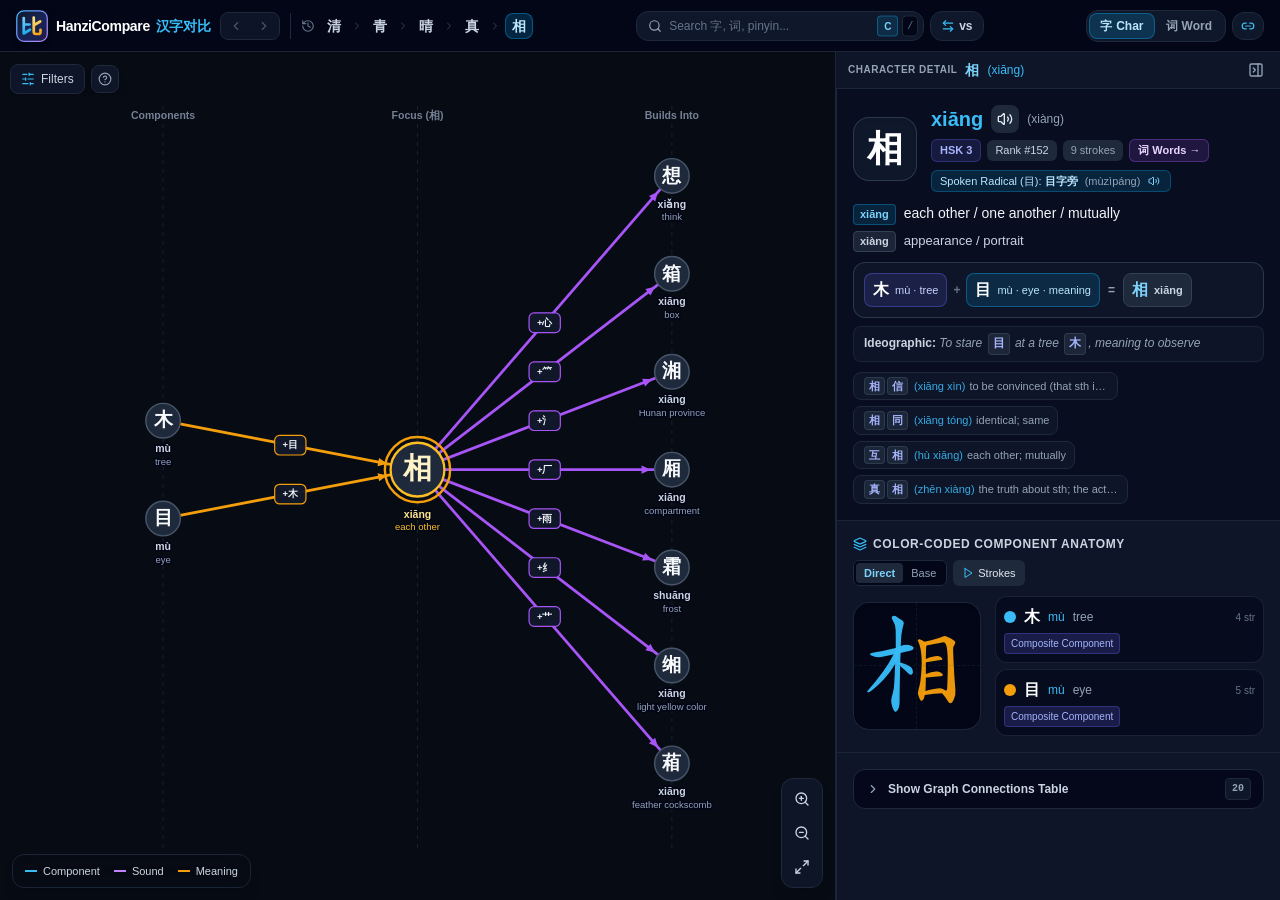
==== commit a5d27735: "Deploy HanziCompare iOS Liquid Glass standalone header clearance fix" ====
--- a/hanzi-compare/index.html
+++ b/hanzi-compare/index.html
@@ -13,8 +13,24 @@
     <link rel="apple-touch-icon" sizes="180x180" href="/hanzi-compare/apple-touch-icon.png" />
     <link rel="manifest" href="/hanzi-compare/manifest.json" />
     <title>HanziCompare (汉字对比) — Character Comparison & Component Graph</title>
-    <script type="module" crossorigin src="/hanzi-compare/assets/index-DuCaDJCt.js"></script>
-    <link rel="stylesheet" crossorigin href="/hanzi-compare/assets/index-DNBVdijx.css">
+    <meta name="description" content="Interactive Chinese character and word graph: break characters into color-coded strokes, trace phonetic families, explore compound words, and compare lookalikes side-by-side." />
+    <meta property="og:type" content="website" />
+    <meta property="og:site_name" content="HanziCompare (汉字对比)" />
+    <meta property="og:title" content="HanziCompare (汉字对比) — Chinese Character & Word Graph" />
+    <meta property="og:description" content="Break Chinese characters into color-coded strokes, explore phonetic &amp; compound word maps, and compare lookalikes side-by-side." />
+    <meta property="og:url" content="https://tiduloop.github.io/hanzi-compare/" />
+    <meta property="og:image" content="https://tiduloop.github.io/hanzi-compare/og-image.png" />
+    <meta property="og:image:width" content="1200" />
+    <meta property="og:image:height" content="630" />
+    <meta property="og:image:alt" content="HanziCompare interactive Chinese character map showing 木 and 目 combining into 相 and building into 想, 箱, and 湘" />
+    <meta name="twitter:card" content="summary_large_image" />
+    <meta name="twitter:title" content="HanziCompare (汉字对比) — Chinese Character & Word Graph" />
+    <meta name="twitter:description" content="Break Chinese characters into color-coded strokes, explore phonetic &amp; compound word maps, and compare lookalikes side-by-side." />
+    <meta name="twitter:image" content="https://tiduloop.github.io/hanzi-compare/og-image.png" />
+    <script type="module" crossorigin src="/hanzi-compare/assets/index-CcMj3gv4.js"></script>
+    <link rel="modulepreload" crossorigin href="/hanzi-compare/assets/vendor-react-BqH9RPIO.js">
+    <link rel="modulepreload" crossorigin href="/hanzi-compare/assets/vendor-icons-BJi5YHQL.js">
+    <link rel="stylesheet" crossorigin href="/hanzi-compare/assets/index-C3cbG_6k.css">
   </head>
   <body class="bg-slate-950 text-slate-100 antialiased selection:bg-sky-500/30 selection:text-sky-200 overflow-hidden">
     <div id="root"></div>
--- a/hanzi-compare/assets/index-C3cbG_6k.css
+++ b/hanzi-compare/assets/index-C3cbG_6k.css
@@ -0,0 +1 @@
+*,:before,:after{--tw-border-spacing-x: 0;--tw-border-spacing-y: 0;--tw-translate-x: 0;--tw-translate-y: 0;--tw-rotate: 0;--tw-skew-x: 0;--tw-skew-y: 0;--tw-scale-x: 1;--tw-scale-y: 1;--tw-pan-x: ;--tw-pan-y: ;--tw-pinch-zoom: ;--tw-scroll-snap-strictness: proximity;--tw-gradient-from-position: ;--tw-gradient-via-position: ;--tw-gradient-to-position: ;--tw-ordinal: ;--tw-slashed-zero: ;--tw-numeric-figure: ;--tw-numeric-spacing: ;--tw-numeric-fraction: ;--tw-ring-inset: ;--tw-ring-offset-width: 0px;--tw-ring-offset-color: #fff;--tw-ring-color: rgb(59 130 246 / .5);--tw-ring-offset-shadow: 0 0 #0000;--tw-ring-shadow: 0 0 #0000;--tw-shadow: 0 0 #0000;--tw-shadow-colored: 0 0 #0000;--tw-blur: ;--tw-brightness: ;--tw-contrast: ;--tw-grayscale: ;--tw-hue-rotate: ;--tw-invert: ;--tw-saturate: ;--tw-sepia: ;--tw-drop-shadow: ;--tw-backdrop-blur: ;--tw-backdrop-brightness: ;--tw-backdrop-contrast: ;--tw-backdrop-grayscale: ;--tw-backdrop-hue-rotate: ;--tw-backdrop-invert: ;--tw-backdrop-opacity: ;--tw-backdrop-saturate: ;--tw-backdrop-sepia: ;--tw-contain-size: ;--tw-contain-layout: ;--tw-contain-paint: ;--tw-contain-style: }::backdrop{--tw-border-spacing-x: 0;--tw-border-spacing-y: 0;--tw-translate-x: 0;--tw-translate-y: 0;--tw-rotate: 0;--tw-skew-x: 0;--tw-skew-y: 0;--tw-scale-x: 1;--tw-scale-y: 1;--tw-pan-x: ;--tw-pan-y: ;--tw-pinch-zoom: ;--tw-scroll-snap-strictness: proximity;--tw-gradient-from-position: ;--tw-gradient-via-position: ;--tw-gradient-to-position: ;--tw-ordinal: ;--tw-slashed-zero: ;--tw-numeric-figure: ;--tw-numeric-spacing: ;--tw-numeric-fraction: ;--tw-ring-inset: ;--tw-ring-offset-width: 0px;--tw-ring-offset-color: #fff;--tw-ring-color: rgb(59 130 246 / .5);--tw-ring-offset-shadow: 0 0 #0000;--tw-ring-shadow: 0 0 #0000;--tw-shadow: 0 0 #0000;--tw-shadow-colored: 0 0 #0000;--tw-blur: ;--tw-brightness: ;--tw-contrast: ;--tw-grayscale: ;--tw-hue-rotate: ;--tw-invert: ;--tw-saturate: ;--tw-sepia: ;--tw-drop-shadow: ;--tw-backdrop-blur: ;--tw-backdrop-brightness: ;--tw-backdrop-contrast: ;--tw-backdrop-grayscale: ;--tw-backdrop-hue-rotate: ;--tw-backdrop-invert: ;--tw-backdrop-opacity: ;--tw-backdrop-saturate: ;--tw-backdrop-sepia: ;--tw-contain-size: ;--tw-contain-layout: ;--tw-contain-paint: ;--tw-contain-style: }*,:before,:after{box-sizing:border-box;border-width:0;border-style:solid;border-color:#e5e7eb}:before,:after{--tw-content: ""}html,:host{line-height:1.5;-webkit-text-size-adjust:100%;-moz-tab-size:4;-o-tab-size:4;tab-size:4;font-family:Inter,-apple-system,BlinkMacSystemFont,Segoe UI,Roboto,sans-serif;font-feature-settings:normal;font-variation-settings:normal;-webkit-tap-highlight-color:transparent}body{margin:0;line-height:inherit}hr{height:0;color:inherit;border-top-width:1px}abbr:where([title]){-webkit-text-decoration:underline dotted;text-decoration:underline dotted}h1,h2,h3,h4,h5,h6{font-size:inherit;font-weight:inherit}a{color:inherit;text-decoration:inherit}b,strong{font-weight:bolder}code,kbd,samp,pre{font-family:ui-monospace,SFMono-Regular,Menlo,Monaco,Consolas,Liberation Mono,Courier New,monospace;font-feature-settings:normal;font-variation-settings:normal;font-size:1em}small{font-size:80%}sub,sup{font-size:75%;line-height:0;position:relative;vertical-align:baseline}sub{bottom:-.25em}sup{top:-.5em}table{text-indent:0;border-color:inherit;border-collapse:collapse}button,input,optgroup,select,textarea{font-family:inherit;font-feature-settings:inherit;font-variation-settings:inherit;font-size:100%;font-weight:inherit;line-height:inherit;letter-spacing:inherit;color:inherit;margin:0;padding:0}button,select{text-transform:none}button,input:where([type=button]),input:where([type=reset]),input:where([type=submit]){-webkit-appearance:button;background-color:transparent;background-image:none}:-moz-focusring{outline:auto}:-moz-ui-invalid{box-shadow:none}progress{vertical-align:baseline}::-webkit-inner-spin-button,::-webkit-outer-spin-button{height:auto}[type=search]{-webkit-appearance:textfield;outline-offset:-2px}::-webkit-search-decoration{-webkit-appearance:none}::-webkit-file-upload-button{-webkit-appearance:button;font:inherit}summary{display:list-item}blockquote,dl,dd,h1,h2,h3,h4,h5,h6,hr,figure,p,pre{margin:0}fieldset{margin:0;padding:0}legend{padding:0}ol,ul,menu{list-style:none;margin:0;padding:0}dialog{padding:0}textarea{resize:vertical}input::-moz-placeholder,textarea::-moz-placeholder{opacity:1;color:#9ca3af}input::placeholder,textarea::placeholder{opacity:1;color:#9ca3af}button,[role=button]{cursor:pointer}:disabled{cursor:default}img,svg,video,canvas,audio,iframe,embed,object{display:block;vertical-align:middle}img,video{max-width:100%;height:auto}[hidden]:where(:not([hidden=until-found])){display:none}:root{--pwa-top-extra: .375rem}html,body,#root{margin:0;padding:0;width:100%;height:100%;background-color:#020617;color:#f1f5f9;overflow:hidden;overscroll-behavior:none;touch-action:manipulation;-webkit-text-size-adjust:100%;-moz-text-size-adjust:100%;text-size-adjust:100%}.app-shell{position:fixed;top:0;right:0;bottom:0;left:0;width:100%;height:100dvh;touch-action:manipulation}@media(pointer:coarse),(max-width:1023px){input:not([type=range]):not([type=checkbox]),select,textarea{font-size:16px!important}}@media all and (display-mode:standalone){:root{--pwa-top-extra: .9375rem}html,body,#root,.app-shell{height:100vh;min-height:-webkit-fill-available}}html.ios-standalone{--pwa-top-extra: .9375rem}html.ios-standalone,html.ios-standalone body,html.ios-standalone #root,html.ios-standalone .app-shell{height:100vh;min-height:-webkit-fill-available}::-webkit-scrollbar{width:6px;height:6px}::-webkit-scrollbar-track{background:#090d16}::-webkit-scrollbar-thumb{background:#1e293b;border-radius:9999px}::-webkit-scrollbar-thumb:hover{background:#334155}.\!container{width:100%!important}.container{width:100%}@media(min-width:640px){.\!container{max-width:640px!important}.container{max-width:640px}}@media(min-width:768px){.\!container{max-width:768px!important}.container{max-width:768px}}@media(min-width:1024px){.\!container{max-width:1024px!important}.container{max-width:1024px}}@media(min-width:1280px){.\!container{max-width:1280px!important}.container{max-width:1280px}}@media(min-width:1536px){.\!container{max-width:1536px!important}.container{max-width:1536px}}.pointer-events-none{pointer-events:none}.pointer-events-auto{pointer-events:auto}.visible{visibility:visible}.invisible{visibility:hidden}.collapse{visibility:collapse}.static{position:static}.fixed{position:fixed}.absolute{position:absolute}.relative{position:relative}.sticky{position:sticky}.inset-0{top:0;right:0;bottom:0;left:0}.inset-x-0{left:0;right:0}.-bottom-1\.5{bottom:-.375rem}.bottom-0{bottom:0}.bottom-3{bottom:.75rem}.left-0{left:0}.left-1\/2{left:50%}.left-2\.5{left:.625rem}.left-3{left:.75rem}.right-0{right:0}.right-1{right:.25rem}.right-1\.5{right:.375rem}.right-2\.5{right:.625rem}.right-3{right:.75rem}.top-0{top:0}.top-1{top:.25rem}.top-1\.5{top:.375rem}.top-1\/2{top:50%}.top-10{top:2.5rem}.top-12{top:3rem}.top-14{top:3.5rem}.top-16{top:4rem}.top-2\.5{top:.625rem}.top-full{top:100%}.isolate{isolation:isolate}.z-10{z-index:10}.z-20{z-index:20}.z-30{z-index:30}.z-40{z-index:40}.z-50{z-index:50}.col-span-full{grid-column:1 / -1}.mx-0\.5{margin-left:.125rem;margin-right:.125rem}.mx-1{margin-left:.25rem;margin-right:.25rem}.mx-\[0\.075em\]{margin-left:.075em;margin-right:.075em}.my-1{margin-top:.25rem;margin-bottom:.25rem}.mb-0\.5{margin-bottom:.125rem}.mb-1{margin-bottom:.25rem}.mb-1\.5{margin-bottom:.375rem}.mb-2{margin-bottom:.5rem}.mb-2\.5{margin-bottom:.625rem}.mb-3{margin-bottom:.75rem}.mb-4{margin-bottom:1rem}.ml-1{margin-left:.25rem}.ml-auto{margin-left:auto}.mr-0\.5{margin-right:.125rem}.mr-1{margin-right:.25rem}.mr-1\.5{margin-right:.375rem}.mt-0\.5{margin-top:.125rem}.mt-1{margin-top:.25rem}.mt-1\.5{margin-top:.375rem}.mt-2{margin-top:.5rem}.mt-2\.5{margin-top:.625rem}.mt-3{margin-top:.75rem}.line-clamp-1{overflow:hidden;display:-webkit-box;-webkit-box-orient:vertical;-webkit-line-clamp:1}.line-clamp-3{overflow:hidden;display:-webkit-box;-webkit-box-orient:vertical;-webkit-line-clamp:3}.block{display:block}.inline-block{display:inline-block}.inline{display:inline}.flex{display:flex}.inline-flex{display:inline-flex}.table{display:table}.grid{display:grid}.hidden{display:none}.aspect-square{aspect-ratio:1 / 1}.h-0\.5{height:.125rem}.h-1{height:.25rem}.h-1\.5{height:.375rem}.h-1\/2{height:50%}.h-12{height:3rem}.h-14{height:3.5rem}.h-16{height:4rem}.h-2{height:.5rem}.h-2\.5{height:.625rem}.h-28{height:7rem}.h-3{height:.75rem}.h-3\.5{height:.875rem}.h-32{height:8rem}.h-4{height:1rem}.h-5{height:1.25rem}.h-6{height:1.5rem}.h-7{height:1.75rem}.h-9{height:2.25rem}.h-\[0\.44em\]{height:.44em}.h-\[1\.08em\]{height:1.08em}.h-\[88\%\]{height:88%}.h-\[env\(safe-area-inset-bottom\,0px\)\]{height:env(safe-area-inset-bottom,0px)}.h-\[env\(safe-area-inset-top\,0px\)\]{height:env(safe-area-inset-top,0px)}.h-full{height:100%}.max-h-48{max-height:12rem}.max-h-60{max-height:15rem}.max-h-72{max-height:18rem}.max-h-80{max-height:20rem}.max-h-\[68vh\]{max-height:68vh}.max-h-\[76vh\]{max-height:76vh}.max-h-\[78vh\]{max-height:78vh}.max-h-full{max-height:100%}.min-h-0{min-height:0px}.min-h-\[220px\]{min-height:220px}.min-h-\[52px\]{min-height:52px}.min-h-\[8px\]{min-height:8px}.w-0{width:0px}.w-1\.5{width:.375rem}.w-1\/2{width:50%}.w-10{width:2.5rem}.w-12{width:3rem}.w-14{width:3.5rem}.w-16{width:4rem}.w-2{width:.5rem}.w-2\.5{width:.625rem}.w-24{width:6rem}.w-28{width:7rem}.w-3{width:.75rem}.w-3\.5{width:.875rem}.w-32{width:8rem}.w-4{width:1rem}.w-44{width:11rem}.w-5{width:1.25rem}.w-6{width:1.5rem}.w-60{width:15rem}.w-7{width:1.75rem}.w-72{width:18rem}.w-80{width:20rem}.w-9{width:2.25rem}.w-\[0\.2em\]{width:.2em}.w-\[1\.08em\]{width:1.08em}.w-\[410px\]{width:410px}.w-\[88\%\]{width:88%}.w-\[min\(calc\(100\%-2rem\)\,22rem\)\]{width:min(calc(100% - 2rem),22rem)}.w-full{width:100%}.min-w-0{min-width:0px}.min-w-\[36px\]{min-width:36px}.min-w-\[4\.5px\]{min-width:4.5px}.min-w-\[5rem\]{min-width:5rem}.min-w-\[6\.2rem\]{min-width:6.2rem}.min-w-\[7\.5rem\]{min-width:7.5rem}.max-w-5xl{max-width:64rem}.max-w-\[100px\]{max-width:100px}.max-w-\[110px\]{max-width:110px}.max-w-\[140px\]{max-width:140px}.max-w-\[144px\]{max-width:144px}.max-w-\[180px\]{max-width:180px}.max-w-\[220px\]{max-width:220px}.max-w-\[90px\]{max-width:90px}.max-w-\[calc\(100\%-2rem\)\]{max-width:calc(100% - 2rem)}.max-w-\[calc\(100\%-6rem\)\]{max-width:calc(100% - 6rem)}.max-w-\[calc\(100vw-1\.25rem\)\]{max-width:calc(100vw - 1.25rem)}.max-w-full{max-width:100%}.max-w-lg{max-width:32rem}.max-w-md{max-width:28rem}.max-w-sm{max-width:24rem}.flex-1{flex:1 1 0%}.shrink-0{flex-shrink:0}.border-collapse{border-collapse:collapse}.-translate-x-1\/2{--tw-translate-x: -50%;transform:translate(var(--tw-translate-x),var(--tw-translate-y)) rotate(var(--tw-rotate)) skew(var(--tw-skew-x)) skewY(var(--tw-skew-y)) scaleX(var(--tw-scale-x)) scaleY(var(--tw-scale-y))}.-translate-y-1\/2{--tw-translate-y: -50%;transform:translate(var(--tw-translate-x),var(--tw-translate-y)) rotate(var(--tw-rotate)) skew(var(--tw-skew-x)) skewY(var(--tw-skew-y)) scaleX(var(--tw-scale-x)) scaleY(var(--tw-scale-y))}.translate-y-\[0\.04em\]{--tw-translate-y: .04em;transform:translate(var(--tw-translate-x),var(--tw-translate-y)) rotate(var(--tw-rotate)) skew(var(--tw-skew-x)) skewY(var(--tw-skew-y)) scaleX(var(--tw-scale-x)) scaleY(var(--tw-scale-y))}.rotate-180{--tw-rotate: 180deg;transform:translate(var(--tw-translate-x),var(--tw-translate-y)) rotate(var(--tw-rotate)) skew(var(--tw-skew-x)) skewY(var(--tw-skew-y)) scaleX(var(--tw-scale-x)) scaleY(var(--tw-scale-y))}.transform{transform:translate(var(--tw-translate-x),var(--tw-translate-y)) rotate(var(--tw-rotate)) skew(var(--tw-skew-x)) skewY(var(--tw-skew-y)) scaleX(var(--tw-scale-x)) scaleY(var(--tw-scale-y))}@keyframes ping{75%,to{transform:scale(2);opacity:0}}.animate-ping{animation:ping 1s cubic-bezier(0,0,.2,1) infinite}@keyframes spin{to{transform:rotate(360deg)}}.animate-spin{animation:spin 1s linear infinite}.cursor-default{cursor:default}.cursor-grab{cursor:grab}.cursor-help{cursor:help}.cursor-not-allowed{cursor:not-allowed}.cursor-pointer{cursor:pointer}.touch-none{touch-action:none}.touch-pan-y{--tw-pan-y: pan-y;touch-action:var(--tw-pan-x) var(--tw-pan-y) var(--tw-pinch-zoom)}.select-none{-webkit-user-select:none;-moz-user-select:none;user-select:none}.resize{resize:both}.grid-cols-1{grid-template-columns:repeat(1,minmax(0,1fr))}.grid-cols-2{grid-template-columns:repeat(2,minmax(0,1fr))}.flex-col{flex-direction:column}.flex-wrap{flex-wrap:wrap}.items-start{align-items:flex-start}.items-end{align-items:flex-end}.items-center{align-items:center}.items-baseline{align-items:baseline}.justify-center{justify-content:center}.justify-between{justify-content:space-between}.gap-0\.5{gap:.125rem}.gap-1{gap:.25rem}.gap-1\.5{gap:.375rem}.gap-2{gap:.5rem}.gap-2\.5{gap:.625rem}.gap-3{gap:.75rem}.gap-3\.5{gap:.875rem}.gap-x-3\.5{-moz-column-gap:.875rem;column-gap:.875rem}.gap-x-4{-moz-column-gap:1rem;column-gap:1rem}.gap-y-1{row-gap:.25rem}.space-y-0\.5>:not([hidden])~:not([hidden]){--tw-space-y-reverse: 0;margin-top:calc(.125rem * calc(1 - var(--tw-space-y-reverse)));margin-bottom:calc(.125rem * var(--tw-space-y-reverse))}.space-y-1>:not([hidden])~:not([hidden]){--tw-space-y-reverse: 0;margin-top:calc(.25rem * calc(1 - var(--tw-space-y-reverse)));margin-bottom:calc(.25rem * var(--tw-space-y-reverse))}.space-y-1\.5>:not([hidden])~:not([hidden]){--tw-space-y-reverse: 0;margin-top:calc(.375rem * calc(1 - var(--tw-space-y-reverse)));margin-bottom:calc(.375rem * var(--tw-space-y-reverse))}.space-y-2>:not([hidden])~:not([hidden]){--tw-space-y-reverse: 0;margin-top:calc(.5rem * calc(1 - var(--tw-space-y-reverse)));margin-bottom:calc(.5rem * var(--tw-space-y-reverse))}.space-y-2\.5>:not([hidden])~:not([hidden]){--tw-space-y-reverse: 0;margin-top:calc(.625rem * calc(1 - var(--tw-space-y-reverse)));margin-bottom:calc(.625rem * var(--tw-space-y-reverse))}.space-y-3>:not([hidden])~:not([hidden]){--tw-space-y-reverse: 0;margin-top:calc(.75rem * calc(1 - var(--tw-space-y-reverse)));margin-bottom:calc(.75rem * var(--tw-space-y-reverse))}.space-y-3\.5>:not([hidden])~:not([hidden]){--tw-space-y-reverse: 0;margin-top:calc(.875rem * calc(1 - var(--tw-space-y-reverse)));margin-bottom:calc(.875rem * var(--tw-space-y-reverse))}.divide-y>:not([hidden])~:not([hidden]){--tw-divide-y-reverse: 0;border-top-width:calc(1px * calc(1 - var(--tw-divide-y-reverse)));border-bottom-width:calc(1px * var(--tw-divide-y-reverse))}.divide-slate-800>:not([hidden])~:not([hidden]){--tw-divide-opacity: 1;border-color:rgb(30 41 59 / var(--tw-divide-opacity, 1))}.divide-slate-800\/70>:not([hidden])~:not([hidden]){border-color:#1e293bb3}.divide-slate-800\/80>:not([hidden])~:not([hidden]){border-color:#1e293bcc}.overflow-hidden{overflow:hidden}.overflow-x-auto{overflow-x:auto}.overflow-y-auto{overflow-y:auto}.overflow-x-hidden{overflow-x:hidden}.overscroll-contain{overscroll-behavior:contain}.truncate{overflow:hidden;text-overflow:ellipsis;white-space:nowrap}.whitespace-normal{white-space:normal}.whitespace-nowrap{white-space:nowrap}.rounded{border-radius:.25rem}.rounded-2xl{border-radius:1rem}.rounded-full{border-radius:9999px}.rounded-lg{border-radius:.5rem}.rounded-md{border-radius:.375rem}.rounded-xl{border-radius:.75rem}.rounded-t-2xl{border-top-left-radius:1rem;border-top-right-radius:1rem}.border{border-width:1px}.border-2{border-width:2px}.border-b{border-bottom-width:1px}.border-b-2{border-bottom-width:2px}.border-l{border-left-width:1px}.border-l-2{border-left-width:2px}.border-r{border-right-width:1px}.border-t{border-top-width:1px}.border-dashed{border-style:dashed}.border-amber-300\/60{border-color:#fcd34d99}.border-amber-400{--tw-border-opacity: 1;border-color:rgb(251 191 36 / var(--tw-border-opacity, 1))}.border-amber-400\/40{border-color:#fbbf2466}.border-amber-500\/30{border-color:#f59e0b4d}.border-amber-500\/35{border-color:#f59e0b59}.border-amber-500\/40{border-color:#f59e0b66}.border-amber-500\/45{border-color:#f59e0b73}.border-blue-500\/40{border-color:#3b82f666}.border-cyan-400{--tw-border-opacity: 1;border-color:rgb(34 211 238 / var(--tw-border-opacity, 1))}.border-cyan-400\/50{border-color:#22d3ee80}.border-cyan-500\/30{border-color:#06b6d44d}.border-cyan-500\/35{border-color:#06b6d459}.border-cyan-500\/45{border-color:#06b6d473}.border-emerald-400\/50{border-color:#34d39980}.border-emerald-500\/30{border-color:#10b9814d}.border-emerald-500\/40{border-color:#10b98166}.border-emerald-500\/45{border-color:#10b98173}.border-indigo-400\/50{border-color:#818cf880}.border-indigo-500\/30{border-color:#6366f14d}.border-indigo-500\/35{border-color:#6366f159}.border-indigo-500\/40{border-color:#6366f166}.border-indigo-500\/45{border-color:#6366f173}.border-indigo-500\/50{border-color:#6366f180}.border-pink-500\/30{border-color:#ec48994d}.border-pink-500\/45{border-color:#ec489973}.border-purple-500\/30{border-color:#a855f74d}.border-purple-500\/35{border-color:#a855f759}.border-purple-500\/40{border-color:#a855f766}.border-purple-500\/45{border-color:#a855f773}.border-rose-400\/50{border-color:#fb718580}.border-rose-500\/30{border-color:#f43f5e4d}.border-rose-500\/40{border-color:#f43f5e66}.border-rose-500\/45{border-color:#f43f5e73}.border-rose-500\/50{border-color:#f43f5e80}.border-sky-400\/30{border-color:#38bdf84d}.border-sky-400\/45{border-color:#38bdf873}.border-sky-400\/50{border-color:#38bdf880}.border-sky-400\/70{border-color:#38bdf8b3}.border-sky-500\/30{border-color:#0ea5e94d}.border-sky-500\/35{border-color:#0ea5e959}.border-sky-500\/40{border-color:#0ea5e966}.border-sky-500\/45{border-color:#0ea5e973}.border-sky-500\/50{border-color:#0ea5e980}.border-slate-600{--tw-border-opacity: 1;border-color:rgb(71 85 105 / var(--tw-border-opacity, 1))}.border-slate-600\/40{border-color:#47556966}.border-slate-700{--tw-border-opacity: 1;border-color:rgb(51 65 85 / var(--tw-border-opacity, 1))}.border-slate-700\/60{border-color:#33415599}.border-slate-700\/70{border-color:#334155b3}.border-slate-700\/80{border-color:#334155cc}.border-slate-700\/90{border-color:#334155e6}.border-slate-800{--tw-border-opacity: 1;border-color:rgb(30 41 59 / var(--tw-border-opacity, 1))}.border-slate-800\/60{border-color:#1e293b99}.border-slate-800\/80{border-color:#1e293bcc}.border-slate-800\/90{border-color:#1e293be6}.border-transparent{border-color:transparent}.border-l-sky-400{--tw-border-opacity: 1;border-left-color:rgb(56 189 248 / var(--tw-border-opacity, 1))}.bg-\[\#070B14\]{--tw-bg-opacity: 1;background-color:rgb(7 11 20 / var(--tw-bg-opacity, 1))}.bg-amber-500{--tw-bg-opacity: 1;background-color:rgb(245 158 11 / var(--tw-bg-opacity, 1))}.bg-amber-500\/10{background-color:#f59e0b1a}.bg-amber-500\/15{background-color:#f59e0b26}.bg-amber-500\/20{background-color:#f59e0b33}.bg-blue-500\/20{background-color:#3b82f633}.bg-cyan-400{--tw-bg-opacity: 1;background-color:rgb(34 211 238 / var(--tw-bg-opacity, 1))}.bg-cyan-500\/15{background-color:#06b6d426}.bg-cyan-500\/20{background-color:#06b6d433}.bg-cyan-950\/30{background-color:#0833444d}.bg-emerald-400{--tw-bg-opacity: 1;background-color:rgb(52 211 153 / var(--tw-bg-opacity, 1))}.bg-emerald-500{--tw-bg-opacity: 1;background-color:rgb(16 185 129 / var(--tw-bg-opacity, 1))}.bg-emerald-500\/15{background-color:#10b98126}.bg-emerald-500\/20{background-color:#10b98133}.bg-emerald-500\/25{background-color:#10b98140}.bg-emerald-950\/30{background-color:#022c224d}.bg-emerald-950\/40{background-color:#022c2266}.bg-emerald-950\/70{background-color:#022c22b3}.bg-indigo-400{--tw-bg-opacity: 1;background-color:rgb(129 140 248 / var(--tw-bg-opacity, 1))}.bg-indigo-500\/10{background-color:#6366f11a}.bg-indigo-500\/15{background-color:#6366f126}.bg-indigo-500\/20{background-color:#6366f133}.bg-indigo-500\/25{background-color:#6366f140}.bg-indigo-600{--tw-bg-opacity: 1;background-color:rgb(79 70 229 / var(--tw-bg-opacity, 1))}.bg-indigo-950\/20{background-color:#1e1b4b33}.bg-indigo-950\/35{background-color:#1e1b4b59}.bg-indigo-950\/40{background-color:#1e1b4b66}.bg-indigo-950\/50{background-color:#1e1b4b80}.bg-indigo-950\/70{background-color:#1e1b4bb3}.bg-pink-500{--tw-bg-opacity: 1;background-color:rgb(236 72 153 / var(--tw-bg-opacity, 1))}.bg-pink-500\/20{background-color:#ec489933}.bg-pink-950\/30{background-color:#5007244d}.bg-purple-400{--tw-bg-opacity: 1;background-color:rgb(192 132 252 / var(--tw-bg-opacity, 1))}.bg-purple-500\/10{background-color:#a855f71a}.bg-purple-500\/15{background-color:#a855f726}.bg-purple-500\/20{background-color:#a855f733}.bg-purple-500\/25{background-color:#a855f740}.bg-purple-950\/20{background-color:#3b076433}.bg-rose-500{--tw-bg-opacity: 1;background-color:rgb(244 63 94 / var(--tw-bg-opacity, 1))}.bg-rose-500\/15{background-color:#f43f5e26}.bg-rose-500\/20{background-color:#f43f5e33}.bg-rose-500\/25{background-color:#f43f5e40}.bg-rose-950\/40{background-color:#4c051966}.bg-sky-400{--tw-bg-opacity: 1;background-color:rgb(56 189 248 / var(--tw-bg-opacity, 1))}.bg-sky-500{--tw-bg-opacity: 1;background-color:rgb(14 165 233 / var(--tw-bg-opacity, 1))}.bg-sky-500\/10{background-color:#0ea5e91a}.bg-sky-500\/15{background-color:#0ea5e926}.bg-sky-500\/20{background-color:#0ea5e933}.bg-sky-500\/25{background-color:#0ea5e940}.bg-sky-950\/25{background-color:#082f4940}.bg-sky-950\/60{background-color:#082f4999}.bg-sky-950\/70{background-color:#082f49b3}.bg-sky-950\/80{background-color:#082f49cc}.bg-slate-500{--tw-bg-opacity: 1;background-color:rgb(100 116 139 / var(--tw-bg-opacity, 1))}.bg-slate-500\/85{background-color:#64748bd9}.bg-slate-700{--tw-bg-opacity: 1;background-color:rgb(51 65 85 / var(--tw-bg-opacity, 1))}.bg-slate-800{--tw-bg-opacity: 1;background-color:rgb(30 41 59 / var(--tw-bg-opacity, 1))}.bg-slate-800\/45{background-color:#1e293b73}.bg-slate-800\/55{background-color:#1e293b8c}.bg-slate-800\/80{background-color:#1e293bcc}.bg-slate-800\/90{background-color:#1e293be6}.bg-slate-900{--tw-bg-opacity: 1;background-color:rgb(15 23 42 / var(--tw-bg-opacity, 1))}.bg-slate-900\/40{background-color:#0f172a66}.bg-slate-900\/60{background-color:#0f172a99}.bg-slate-900\/70{background-color:#0f172ab3}.bg-slate-900\/80{background-color:#0f172acc}.bg-slate-900\/90{background-color:#0f172ae6}.bg-slate-900\/95{background-color:#0f172af2}.bg-slate-950{--tw-bg-opacity: 1;background-color:rgb(2 6 23 / var(--tw-bg-opacity, 1))}.bg-slate-950\/40{background-color:#02061766}.bg-slate-950\/50{background-color:#02061780}.bg-slate-950\/60{background-color:#02061799}.bg-slate-950\/70{background-color:#020617b3}.bg-slate-950\/75{background-color:#020617bf}.bg-slate-950\/80{background-color:#020617cc}.bg-slate-950\/90{background-color:#020617e6}.bg-slate-950\/95{background-color:#020617f2}.bg-gradient-to-b{background-image:linear-gradient(to bottom,var(--tw-gradient-stops))}.bg-gradient-to-r{background-image:linear-gradient(to right,var(--tw-gradient-stops))}.from-indigo-500\/15{--tw-gradient-from: rgb(99 102 241 / .15) var(--tw-gradient-from-position);--tw-gradient-to: rgb(99 102 241 / 0) var(--tw-gradient-to-position);--tw-gradient-stops: var(--tw-gradient-from), var(--tw-gradient-to)}.from-sky-500\/10{--tw-gradient-from: rgb(14 165 233 / .1) var(--tw-gradient-from-position);--tw-gradient-to: rgb(14 165 233 / 0) var(--tw-gradient-to-position);--tw-gradient-stops: var(--tw-gradient-from), var(--tw-gradient-to)}.from-sky-500\/15{--tw-gradient-from: rgb(14 165 233 / .15) var(--tw-gradient-from-position);--tw-gradient-to: rgb(14 165 233 / 0) var(--tw-gradient-to-position);--tw-gradient-stops: var(--tw-gradient-from), var(--tw-gradient-to)}.from-sky-500\/20{--tw-gradient-from: rgb(14 165 233 / .2) var(--tw-gradient-from-position);--tw-gradient-to: rgb(14 165 233 / 0) var(--tw-gradient-to-position);--tw-gradient-stops: var(--tw-gradient-from), var(--tw-gradient-to)}.from-sky-950\/20{--tw-gradient-from: rgb(8 47 73 / .2) var(--tw-gradient-from-position);--tw-gradient-to: rgb(8 47 73 / 0) var(--tw-gradient-to-position);--tw-gradient-stops: var(--tw-gradient-from), var(--tw-gradient-to)}.via-indigo-500\/15{--tw-gradient-to: rgb(99 102 241 / 0) var(--tw-gradient-to-position);--tw-gradient-stops: var(--tw-gradient-from), rgb(99 102 241 / .15) var(--tw-gradient-via-position), var(--tw-gradient-to)}.via-slate-900{--tw-gradient-to: rgb(15 23 42 / 0) var(--tw-gradient-to-position);--tw-gradient-stops: var(--tw-gradient-from), #0f172a var(--tw-gradient-via-position), var(--tw-gradient-to)}.via-slate-900\/95{--tw-gradient-to: rgb(15 23 42 / 0) var(--tw-gradient-to-position);--tw-gradient-stops: var(--tw-gradient-from), rgb(15 23 42 / .95) var(--tw-gradient-via-position), var(--tw-gradient-to)}.via-slate-950\/90{--tw-gradient-to: rgb(2 6 23 / 0) var(--tw-gradient-to-position);--tw-gradient-stops: var(--tw-gradient-from), rgb(2 6 23 / .9) var(--tw-gradient-via-position), var(--tw-gradient-to)}.to-rose-500\/10{--tw-gradient-to: rgb(244 63 94 / .1) var(--tw-gradient-to-position)}.to-rose-500\/15{--tw-gradient-to: rgb(244 63 94 / .15) var(--tw-gradient-to-position)}.to-sky-500\/15{--tw-gradient-to: rgb(14 165 233 / .15) var(--tw-gradient-to-position)}.to-sky-500\/20{--tw-gradient-to: rgb(14 165 233 / .2) var(--tw-gradient-to-position)}.to-slate-900\/95{--tw-gradient-to: rgb(15 23 42 / .95) var(--tw-gradient-to-position)}.fill-current{fill:currentColor}.p-0\.5{padding:.125rem}.p-1{padding:.25rem}.p-1\.5{padding:.375rem}.p-2{padding:.5rem}.p-2\.5{padding:.625rem}.p-3{padding:.75rem}.p-3\.5{padding:.875rem}.p-4{padding:1rem}.p-5{padding:1.25rem}.p-6{padding:1.5rem}.px-1{padding-left:.25rem;padding-right:.25rem}.px-1\.5{padding-left:.375rem;padding-right:.375rem}.px-2{padding-left:.5rem;padding-right:.5rem}.px-2\.5{padding-left:.625rem;padding-right:.625rem}.px-3{padding-left:.75rem;padding-right:.75rem}.px-3\.5{padding-left:.875rem;padding-right:.875rem}.px-4{padding-left:1rem;padding-right:1rem}.py-0\.5{padding-top:.125rem;padding-bottom:.125rem}.py-1{padding-top:.25rem;padding-bottom:.25rem}.py-1\.5{padding-top:.375rem;padding-bottom:.375rem}.py-12{padding-top:3rem;padding-bottom:3rem}.py-2{padding-top:.5rem;padding-bottom:.5rem}.py-2\.5{padding-top:.625rem;padding-bottom:.625rem}.py-3{padding-top:.75rem;padding-bottom:.75rem}.py-8{padding-top:2rem;padding-bottom:2rem}.pb-1\.5{padding-bottom:.375rem}.pb-2{padding-bottom:.5rem}.pb-2\.5{padding-bottom:.625rem}.pb-\[calc\(20rem\+env\(safe-area-inset-bottom\,0px\)\)\]{padding-bottom:calc(20rem + env(safe-area-inset-bottom,0px))}.pb-\[env\(safe-area-inset-bottom\,0px\)\]{padding-bottom:env(safe-area-inset-bottom,0px)}.pb-\[max\(0\.5rem\,env\(safe-area-inset-bottom\,0px\)\)\]{padding-bottom:max(.5rem,env(safe-area-inset-bottom,0px))}.pl-1{padding-left:.25rem}.pl-2{padding-left:.5rem}.pl-2\.5{padding-left:.625rem}.pl-8{padding-left:2rem}.pl-\[env\(safe-area-inset-left\,0px\)\]{padding-left:env(safe-area-inset-left,0px)}.pl-\[max\(0\.5rem\,env\(safe-area-inset-left\,0px\)\)\]{padding-left:max(.5rem,env(safe-area-inset-left,0px))}.pl-\[max\(0\.625rem\,env\(safe-area-inset-left\,0px\)\)\]{padding-left:max(.625rem,env(safe-area-inset-left,0px))}.pr-0\.5{padding-right:.125rem}.pr-10{padding-right:2.5rem}.pr-14{padding-right:3.5rem}.pr-3{padding-right:.75rem}.pr-9{padding-right:2.25rem}.pr-\[env\(safe-area-inset-right\,0px\)\]{padding-right:env(safe-area-inset-right,0px)}.pr-\[max\(0\.5rem\,env\(safe-area-inset-right\,0px\)\)\]{padding-right:max(.5rem,env(safe-area-inset-right,0px))}.pr-\[max\(0\.625rem\,env\(safe-area-inset-right\,0px\)\)\]{padding-right:max(.625rem,env(safe-area-inset-right,0px))}.pt-0\.5{padding-top:.125rem}.pt-1{padding-top:.25rem}.pt-2{padding-top:.5rem}.pt-2\.5{padding-top:.625rem}.pt-\[calc\(env\(safe-area-inset-top\,0px\)\+var\(--pwa-top-extra\,0\.375rem\)\)\]{padding-top:calc(env(safe-area-inset-top,0px) + var(--pwa-top-extra,.375rem))}.pt-\[max\(0\.5rem\,env\(safe-area-inset-top\,0px\)\)\]{padding-top:max(.5rem,env(safe-area-inset-top,0px))}.text-left{text-align:left}.text-center{text-align:center}.align-\[-0\.15em\]{vertical-align:-.15em}.font-hanzi{font-family:Noto Sans SC,PingFang SC,Hiragino Sans GB,Microsoft YaHei,Songti SC,STSong,SimSun-ExtB,MingLiU-ExtB,BabelStone Han,HanaMinB,sans-serif}.font-mono{font-family:ui-monospace,SFMono-Regular,Menlo,Monaco,Consolas,Liberation Mono,Courier New,monospace}.text-2xl{font-size:1.5rem;line-height:2rem}.text-3xl{font-size:1.875rem;line-height:2.25rem}.text-4xl{font-size:2.25rem;line-height:2.5rem}.text-\[10\.5px\]{font-size:10.5px}.text-\[10px\]{font-size:10px}.text-\[11px\]{font-size:11px}.text-\[13px\]{font-size:13px}.text-\[9px\]{font-size:9px}.text-base{font-size:1rem;line-height:1.5rem}.text-lg{font-size:1.125rem;line-height:1.75rem}.text-sm{font-size:.875rem;line-height:1.25rem}.text-xl{font-size:1.25rem;line-height:1.75rem}.text-xs{font-size:.75rem;line-height:1rem}.font-bold{font-weight:700}.font-medium{font-weight:500}.font-normal{font-weight:400}.font-semibold{font-weight:600}.uppercase{text-transform:uppercase}.capitalize{text-transform:capitalize}.normal-case{text-transform:none}.italic{font-style:italic}.not-italic{font-style:normal}.leading-none{line-height:1}.leading-relaxed{line-height:1.625}.leading-snug{line-height:1.375}.leading-tight{line-height:1.25}.tracking-normal{letter-spacing:0em}.tracking-tight{letter-spacing:-.025em}.tracking-wide{letter-spacing:.025em}.tracking-wider{letter-spacing:.05em}.text-amber-100{--tw-text-opacity: 1;color:rgb(254 243 199 / var(--tw-text-opacity, 1))}.text-amber-200{--tw-text-opacity: 1;color:rgb(253 230 138 / var(--tw-text-opacity, 1))}.text-amber-300{--tw-text-opacity: 1;color:rgb(252 211 77 / var(--tw-text-opacity, 1))}.text-amber-400{--tw-text-opacity: 1;color:rgb(251 191 36 / var(--tw-text-opacity, 1))}.text-amber-400\/70{color:#fbbf24b3}.text-blue-300{--tw-text-opacity: 1;color:rgb(147 197 253 / var(--tw-text-opacity, 1))}.text-cyan-200{--tw-text-opacity: 1;color:rgb(165 243 252 / var(--tw-text-opacity, 1))}.text-cyan-300{--tw-text-opacity: 1;color:rgb(103 232 249 / var(--tw-text-opacity, 1))}.text-cyan-400{--tw-text-opacity: 1;color:rgb(34 211 238 / var(--tw-text-opacity, 1))}.text-cyan-400\/80{color:#22d3eecc}.text-emerald-200{--tw-text-opacity: 1;color:rgb(167 243 208 / var(--tw-text-opacity, 1))}.text-emerald-300{--tw-text-opacity: 1;color:rgb(110 231 183 / var(--tw-text-opacity, 1))}.text-emerald-400{--tw-text-opacity: 1;color:rgb(52 211 153 / var(--tw-text-opacity, 1))}.text-indigo-200{--tw-text-opacity: 1;color:rgb(199 210 254 / var(--tw-text-opacity, 1))}.text-indigo-300{--tw-text-opacity: 1;color:rgb(165 180 252 / var(--tw-text-opacity, 1))}.text-indigo-400{--tw-text-opacity: 1;color:rgb(129 140 248 / var(--tw-text-opacity, 1))}.text-indigo-400\/80{color:#818cf8cc}.text-pink-200{--tw-text-opacity: 1;color:rgb(251 207 232 / var(--tw-text-opacity, 1))}.text-pink-300{--tw-text-opacity: 1;color:rgb(249 168 212 / var(--tw-text-opacity, 1))}.text-purple-200{--tw-text-opacity: 1;color:rgb(233 213 255 / var(--tw-text-opacity, 1))}.text-purple-300{--tw-text-opacity: 1;color:rgb(216 180 254 / var(--tw-text-opacity, 1))}.text-purple-400{--tw-text-opacity: 1;color:rgb(192 132 252 / var(--tw-text-opacity, 1))}.text-rose-200{--tw-text-opacity: 1;color:rgb(254 205 211 / var(--tw-text-opacity, 1))}.text-rose-300{--tw-text-opacity: 1;color:rgb(253 164 175 / var(--tw-text-opacity, 1))}.text-rose-300\/80{color:#fda4afcc}.text-rose-400{--tw-text-opacity: 1;color:rgb(251 113 133 / var(--tw-text-opacity, 1))}.text-sky-200{--tw-text-opacity: 1;color:rgb(186 230 253 / var(--tw-text-opacity, 1))}.text-sky-300{--tw-text-opacity: 1;color:rgb(125 211 252 / var(--tw-text-opacity, 1))}.text-sky-300\/90{color:#7dd3fce6}.text-sky-300\/95{color:#7dd3fcf2}.text-sky-400{--tw-text-opacity: 1;color:rgb(56 189 248 / var(--tw-text-opacity, 1))}.text-sky-400\/80{color:#38bdf8cc}.text-sky-400\/90{color:#38bdf8e6}.text-slate-100{--tw-text-opacity: 1;color:rgb(241 245 249 / var(--tw-text-opacity, 1))}.text-slate-200{--tw-text-opacity: 1;color:rgb(226 232 240 / var(--tw-text-opacity, 1))}.text-slate-300{--tw-text-opacity: 1;color:rgb(203 213 225 / var(--tw-text-opacity, 1))}.text-slate-400{--tw-text-opacity: 1;color:rgb(148 163 184 / var(--tw-text-opacity, 1))}.text-slate-500{--tw-text-opacity: 1;color:rgb(100 116 139 / var(--tw-text-opacity, 1))}.text-slate-600{--tw-text-opacity: 1;color:rgb(71 85 105 / var(--tw-text-opacity, 1))}.text-slate-700{--tw-text-opacity: 1;color:rgb(51 65 85 / var(--tw-text-opacity, 1))}.text-slate-950{--tw-text-opacity: 1;color:rgb(2 6 23 / var(--tw-text-opacity, 1))}.text-white{--tw-text-opacity: 1;color:rgb(255 255 255 / var(--tw-text-opacity, 1))}.underline{text-decoration-line:underline}.no-underline{text-decoration-line:none}.antialiased{-webkit-font-smoothing:antialiased;-moz-osx-font-smoothing:grayscale}.placeholder-slate-500::-moz-placeholder{--tw-placeholder-opacity: 1;color:rgb(100 116 139 / var(--tw-placeholder-opacity, 1))}.placeholder-slate-500::placeholder{--tw-placeholder-opacity: 1;color:rgb(100 116 139 / var(--tw-placeholder-opacity, 1))}.accent-purple-400{accent-color:#c084fc}.opacity-0{opacity:0}.opacity-20{opacity:.2}.opacity-60{opacity:.6}.opacity-65{opacity:.65}.opacity-75{opacity:.75}.opacity-80{opacity:.8}.opacity-85{opacity:.85}.shadow{--tw-shadow: 0 1px 3px 0 rgb(0 0 0 / .1), 0 1px 2px -1px rgb(0 0 0 / .1);--tw-shadow-colored: 0 1px 3px 0 var(--tw-shadow-color), 0 1px 2px -1px var(--tw-shadow-color);box-shadow:var(--tw-ring-offset-shadow, 0 0 #0000),var(--tw-ring-shadow, 0 0 #0000),var(--tw-shadow)}.shadow-2xl{--tw-shadow: 0 25px 50px -12px rgb(0 0 0 / .25);--tw-shadow-colored: 0 25px 50px -12px var(--tw-shadow-color);box-shadow:var(--tw-ring-offset-shadow, 0 0 #0000),var(--tw-ring-shadow, 0 0 #0000),var(--tw-shadow)}.shadow-\[0_0_0_4px_rgba\(251\,191\,36\,0\.25\)\,0_0_24px_rgba\(251\,191\,36\,0\.75\)\]{--tw-shadow: 0 0 0 4px rgba(251,191,36,.25),0 0 24px rgba(251,191,36,.75);--tw-shadow-colored: 0 0 0 4px var(--tw-shadow-color), 0 0 24px var(--tw-shadow-color);box-shadow:var(--tw-ring-offset-shadow, 0 0 #0000),var(--tw-ring-shadow, 0 0 #0000),var(--tw-shadow)}.shadow-inner{--tw-shadow: inset 0 2px 4px 0 rgb(0 0 0 / .05);--tw-shadow-colored: inset 0 2px 4px 0 var(--tw-shadow-color);box-shadow:var(--tw-ring-offset-shadow, 0 0 #0000),var(--tw-ring-shadow, 0 0 #0000),var(--tw-shadow)}.shadow-lg{--tw-shadow: 0 10px 15px -3px rgb(0 0 0 / .1), 0 4px 6px -4px rgb(0 0 0 / .1);--tw-shadow-colored: 0 10px 15px -3px var(--tw-shadow-color), 0 4px 6px -4px var(--tw-shadow-color);box-shadow:var(--tw-ring-offset-shadow, 0 0 #0000),var(--tw-ring-shadow, 0 0 #0000),var(--tw-shadow)}.shadow-md{--tw-shadow: 0 4px 6px -1px rgb(0 0 0 / .1), 0 2px 4px -2px rgb(0 0 0 / .1);--tw-shadow-colored: 0 4px 6px -1px var(--tw-shadow-color), 0 2px 4px -2px var(--tw-shadow-color);box-shadow:var(--tw-ring-offset-shadow, 0 0 #0000),var(--tw-ring-shadow, 0 0 #0000),var(--tw-shadow)}.shadow-sm{--tw-shadow: 0 1px 2px 0 rgb(0 0 0 / .05);--tw-shadow-colored: 0 1px 2px 0 var(--tw-shadow-color);box-shadow:var(--tw-ring-offset-shadow, 0 0 #0000),var(--tw-ring-shadow, 0 0 #0000),var(--tw-shadow)}.shadow-xl{--tw-shadow: 0 20px 25px -5px rgb(0 0 0 / .1), 0 8px 10px -6px rgb(0 0 0 / .1);--tw-shadow-colored: 0 20px 25px -5px var(--tw-shadow-color), 0 8px 10px -6px var(--tw-shadow-color);box-shadow:var(--tw-ring-offset-shadow, 0 0 #0000),var(--tw-ring-shadow, 0 0 #0000),var(--tw-shadow)}.shadow-indigo-600\/30{--tw-shadow-color: rgb(79 70 229 / .3);--tw-shadow: var(--tw-shadow-colored)}.ring{--tw-ring-offset-shadow: var(--tw-ring-inset) 0 0 0 var(--tw-ring-offset-width) var(--tw-ring-offset-color);--tw-ring-shadow: var(--tw-ring-inset) 0 0 0 calc(3px + var(--tw-ring-offset-width)) var(--tw-ring-color);box-shadow:var(--tw-ring-offset-shadow),var(--tw-ring-shadow),var(--tw-shadow, 0 0 #0000)}.ring-1{--tw-ring-offset-shadow: var(--tw-ring-inset) 0 0 0 var(--tw-ring-offset-width) var(--tw-ring-offset-color);--tw-ring-shadow: var(--tw-ring-inset) 0 0 0 calc(1px + var(--tw-ring-offset-width)) var(--tw-ring-color);box-shadow:var(--tw-ring-offset-shadow),var(--tw-ring-shadow),var(--tw-shadow, 0 0 #0000)}.ring-inset{--tw-ring-inset: inset}.ring-indigo-400\/70{--tw-ring-color: rgb(129 140 248 / .7)}.ring-sky-500\/40{--tw-ring-color: rgb(14 165 233 / .4)}.blur{--tw-blur: blur(8px);filter:var(--tw-blur) var(--tw-brightness) var(--tw-contrast) var(--tw-grayscale) var(--tw-hue-rotate) var(--tw-invert) var(--tw-saturate) var(--tw-sepia) var(--tw-drop-shadow)}.filter{filter:var(--tw-blur) var(--tw-brightness) var(--tw-contrast) var(--tw-grayscale) var(--tw-hue-rotate) var(--tw-invert) var(--tw-saturate) var(--tw-sepia) var(--tw-drop-shadow)}.backdrop-blur{--tw-backdrop-blur: blur(8px);-webkit-backdrop-filter:var(--tw-backdrop-blur) var(--tw-backdrop-brightness) var(--tw-backdrop-contrast) var(--tw-backdrop-grayscale) var(--tw-backdrop-hue-rotate) var(--tw-backdrop-invert) var(--tw-backdrop-opacity) var(--tw-backdrop-saturate) var(--tw-backdrop-sepia);backdrop-filter:var(--tw-backdrop-blur) var(--tw-backdrop-brightness) var(--tw-backdrop-contrast) var(--tw-backdrop-grayscale) var(--tw-backdrop-hue-rotate) var(--tw-backdrop-invert) var(--tw-backdrop-opacity) var(--tw-backdrop-saturate) var(--tw-backdrop-sepia)}.backdrop-blur-md{--tw-backdrop-blur: blur(12px);-webkit-backdrop-filter:var(--tw-backdrop-blur) var(--tw-backdrop-brightness) var(--tw-backdrop-contrast) var(--tw-backdrop-grayscale) var(--tw-backdrop-hue-rotate) var(--tw-backdrop-invert) var(--tw-backdrop-opacity) var(--tw-backdrop-saturate) var(--tw-backdrop-sepia);backdrop-filter:var(--tw-backdrop-blur) var(--tw-backdrop-brightness) var(--tw-backdrop-contrast) var(--tw-backdrop-grayscale) var(--tw-backdrop-hue-rotate) var(--tw-backdrop-invert) var(--tw-backdrop-opacity) var(--tw-backdrop-saturate) var(--tw-backdrop-sepia)}.backdrop-blur-xl{--tw-backdrop-blur: blur(24px);-webkit-backdrop-filter:var(--tw-backdrop-blur) var(--tw-backdrop-brightness) var(--tw-backdrop-contrast) var(--tw-backdrop-grayscale) var(--tw-backdrop-hue-rotate) var(--tw-backdrop-invert) var(--tw-backdrop-opacity) var(--tw-backdrop-saturate) var(--tw-backdrop-sepia);backdrop-filter:var(--tw-backdrop-blur) var(--tw-backdrop-brightness) var(--tw-backdrop-contrast) var(--tw-backdrop-grayscale) var(--tw-backdrop-hue-rotate) var(--tw-backdrop-invert) var(--tw-backdrop-opacity) var(--tw-backdrop-saturate) var(--tw-backdrop-sepia)}.transition{transition-property:color,background-color,border-color,text-decoration-color,fill,stroke,opacity,box-shadow,transform,filter,backdrop-filter;transition-timing-function:cubic-bezier(.4,0,.2,1);transition-duration:.15s}.transition-\[top\,left\,width\,height\]{transition-property:top,left,width,height;transition-timing-function:cubic-bezier(.4,0,.2,1);transition-duration:.15s}.transition-all{transition-property:all;transition-timing-function:cubic-bezier(.4,0,.2,1);transition-duration:.15s}.transition-colors{transition-property:color,background-color,border-color,text-decoration-color,fill,stroke;transition-timing-function:cubic-bezier(.4,0,.2,1);transition-duration:.15s}.transition-opacity{transition-property:opacity;transition-timing-function:cubic-bezier(.4,0,.2,1);transition-duration:.15s}.transition-transform{transition-property:transform;transition-timing-function:cubic-bezier(.4,0,.2,1);transition-duration:.15s}.duration-150{transition-duration:.15s}.duration-200{transition-duration:.2s}.ease-out{transition-timing-function:cubic-bezier(0,0,.2,1)}.will-change-transform{will-change:transform}.selection\:bg-sky-500\/30 *::-moz-selection{background-color:#0ea5e94d}.selection\:bg-sky-500\/30 *::selection{background-color:#0ea5e94d}.selection\:text-sky-200 *::-moz-selection{--tw-text-opacity: 1;color:rgb(186 230 253 / var(--tw-text-opacity, 1))}.selection\:text-sky-200 *::selection{--tw-text-opacity: 1;color:rgb(186 230 253 / var(--tw-text-opacity, 1))}.selection\:bg-sky-500\/30::-moz-selection{background-color:#0ea5e94d}.selection\:bg-sky-500\/30::selection{background-color:#0ea5e94d}.selection\:text-sky-200::-moz-selection{--tw-text-opacity: 1;color:rgb(186 230 253 / var(--tw-text-opacity, 1))}.selection\:text-sky-200::selection{--tw-text-opacity: 1;color:rgb(186 230 253 / var(--tw-text-opacity, 1))}.hover\:border-indigo-500\/50:hover{border-color:#6366f180}.hover\:border-sky-400:hover{--tw-border-opacity: 1;border-color:rgb(56 189 248 / var(--tw-border-opacity, 1))}.hover\:border-sky-500\/40:hover{border-color:#0ea5e966}.hover\:border-sky-500\/50:hover{border-color:#0ea5e980}.hover\:border-sky-500\/60:hover{border-color:#0ea5e999}.hover\:border-slate-700:hover{--tw-border-opacity: 1;border-color:rgb(51 65 85 / var(--tw-border-opacity, 1))}.hover\:bg-amber-500\/25:hover{background-color:#f59e0b40}.hover\:bg-amber-500\/30:hover{background-color:#f59e0b4d}.hover\:bg-cyan-500\/15:hover{background-color:#06b6d426}.hover\:bg-cyan-500\/30:hover{background-color:#06b6d44d}.hover\:bg-emerald-500\/25:hover{background-color:#10b98140}.hover\:bg-emerald-500\/30:hover{background-color:#10b9814d}.hover\:bg-emerald-900\/50:hover{background-color:#064e3b80}.hover\:bg-indigo-500:hover{--tw-bg-opacity: 1;background-color:rgb(99 102 241 / var(--tw-bg-opacity, 1))}.hover\:bg-indigo-500\/20:hover{background-color:#6366f133}.hover\:bg-indigo-500\/25:hover{background-color:#6366f140}.hover\:bg-indigo-500\/30:hover{background-color:#6366f14d}.hover\:bg-indigo-900\/40:hover{background-color:#312e8166}.hover\:bg-indigo-900\/60:hover{background-color:#312e8199}.hover\:bg-purple-500\/20:hover{background-color:#a855f733}.hover\:bg-purple-500\/25:hover{background-color:#a855f740}.hover\:bg-rose-500\/30:hover{background-color:#f43f5e4d}.hover\:bg-sky-400:hover{--tw-bg-opacity: 1;background-color:rgb(56 189 248 / var(--tw-bg-opacity, 1))}.hover\:bg-sky-500\/20:hover{background-color:#0ea5e933}.hover\:bg-sky-500\/25:hover{background-color:#0ea5e940}.hover\:bg-sky-500\/30:hover{background-color:#0ea5e94d}.hover\:bg-slate-500:hover{--tw-bg-opacity: 1;background-color:rgb(100 116 139 / var(--tw-bg-opacity, 1))}.hover\:bg-slate-700:hover{--tw-bg-opacity: 1;background-color:rgb(51 65 85 / var(--tw-bg-opacity, 1))}.hover\:bg-slate-800:hover{--tw-bg-opacity: 1;background-color:rgb(30 41 59 / var(--tw-bg-opacity, 1))}.hover\:bg-slate-800\/80:hover{background-color:#1e293bcc}.hover\:bg-slate-800\/90:hover{background-color:#1e293be6}.hover\:bg-slate-900:hover{--tw-bg-opacity: 1;background-color:rgb(15 23 42 / var(--tw-bg-opacity, 1))}.hover\:from-indigo-500\/25:hover{--tw-gradient-from: rgb(99 102 241 / .25) var(--tw-gradient-from-position);--tw-gradient-to: rgb(99 102 241 / 0) var(--tw-gradient-to-position);--tw-gradient-stops: var(--tw-gradient-from), var(--tw-gradient-to)}.hover\:from-sky-500\/30:hover{--tw-gradient-from: rgb(14 165 233 / .3) var(--tw-gradient-from-position);--tw-gradient-to: rgb(14 165 233 / 0) var(--tw-gradient-to-position);--tw-gradient-stops: var(--tw-gradient-from), var(--tw-gradient-to)}.hover\:to-indigo-500\/25:hover{--tw-gradient-to: rgb(99 102 241 / .25) var(--tw-gradient-to-position)}.hover\:text-cyan-200:hover{--tw-text-opacity: 1;color:rgb(165 243 252 / var(--tw-text-opacity, 1))}.hover\:text-indigo-200:hover{--tw-text-opacity: 1;color:rgb(199 210 254 / var(--tw-text-opacity, 1))}.hover\:text-sky-300:hover{--tw-text-opacity: 1;color:rgb(125 211 252 / var(--tw-text-opacity, 1))}.hover\:text-slate-200:hover{--tw-text-opacity: 1;color:rgb(226 232 240 / var(--tw-text-opacity, 1))}.hover\:text-slate-300:hover{--tw-text-opacity: 1;color:rgb(203 213 225 / var(--tw-text-opacity, 1))}.hover\:text-white:hover{--tw-text-opacity: 1;color:rgb(255 255 255 / var(--tw-text-opacity, 1))}.hover\:underline:hover{text-decoration-line:underline}.hover\:brightness-125:hover{--tw-brightness: brightness(1.25);filter:var(--tw-blur) var(--tw-brightness) var(--tw-contrast) var(--tw-grayscale) var(--tw-hue-rotate) var(--tw-invert) var(--tw-saturate) var(--tw-sepia) var(--tw-drop-shadow)}.focus\:border-emerald-400\/70:focus{border-color:#34d399b3}.focus\:border-rose-400:focus{--tw-border-opacity: 1;border-color:rgb(251 113 133 / var(--tw-border-opacity, 1))}.focus\:border-sky-400:focus{--tw-border-opacity: 1;border-color:rgb(56 189 248 / var(--tw-border-opacity, 1))}.focus\:border-sky-500\/50:focus{border-color:#0ea5e980}.focus\:border-sky-500\/60:focus{border-color:#0ea5e999}.focus\:outline-none:focus{outline:2px solid transparent;outline-offset:2px}.active\:cursor-grabbing:active{cursor:grabbing}.group\/mnem:hover .group-hover\/mnem\:block{display:block}.group:hover .group-hover\:text-sky-200{--tw-text-opacity: 1;color:rgb(186 230 253 / var(--tw-text-opacity, 1))}.group:hover .group-hover\:text-sky-300{--tw-text-opacity: 1;color:rgb(125 211 252 / var(--tw-text-opacity, 1))}.group:hover .group-hover\:text-white{--tw-text-opacity: 1;color:rgb(255 255 255 / var(--tw-text-opacity, 1))}.group:hover .group-hover\:opacity-100{opacity:1}.group:hover .group-hover\:brightness-110{--tw-brightness: brightness(1.1);filter:var(--tw-blur) var(--tw-brightness) var(--tw-contrast) var(--tw-grayscale) var(--tw-hue-rotate) var(--tw-invert) var(--tw-saturate) var(--tw-sepia) var(--tw-drop-shadow)}@media not all and (min-width:1024px){.max-lg\:pointer-events-none{pointer-events:none}.max-lg\:bottom-\[calc\(6\.25rem\+env\(safe-area-inset-bottom\,0px\)\)\]{bottom:calc(6.25rem + env(safe-area-inset-bottom,0px))}.max-lg\:bottom-\[min\(calc\(var\(--mobile-sheet-visible-h\,7rem\)\+0\.75rem\)\,calc\(100\%-5\.5rem\)\)\]{bottom:min(calc(var(--mobile-sheet-visible-h,7rem) + .75rem),calc(100% - 5.5rem))}.max-lg\:bottom-\[min\(calc\(var\(--mobile-sheet-visible-h\,7rem\)\+0\.75rem\)\,calc\(100\%-7\.5rem\)\)\]{bottom:min(calc(var(--mobile-sheet-visible-h,7rem) + .75rem),calc(100% - 7.5rem))}.max-lg\:bottom-\[min\(calc\(var\(--mobile-sheet-visible-h\,7rem\)\+3\.75rem\)\,calc\(100\%-11\.5rem\)\)\]{bottom:min(calc(var(--mobile-sheet-visible-h,7rem) + 3.75rem),calc(100% - 11.5rem))}.max-lg\:bottom-auto{bottom:auto}.max-lg\:top-\[calc\(env\(safe-area-inset-top\,0px\)\+var\(--pwa-top-extra\,0\.375rem\)\+3\.125rem\)\]{top:calc(env(safe-area-inset-top,0px) + var(--pwa-top-extra,.375rem) + 3.125rem)}.max-lg\:opacity-0{opacity:0}}@media(min-width:640px){.sm\:relative{position:relative}.sm\:left-0{left:0}.sm\:right-auto{right:auto}.sm\:mb-2{margin-bottom:.5rem}.sm\:mt-0{margin-top:0}.sm\:mt-1\.5{margin-top:.375rem}.sm\:block{display:block}.sm\:inline-block{display:inline-block}.sm\:inline{display:inline}.sm\:flex{display:flex}.sm\:inline-flex{display:inline-flex}.sm\:hidden{display:none}.sm\:h-3\.5{height:.875rem}.sm\:h-8{height:2rem}.sm\:w-3\.5{width:.875rem}.sm\:w-36{width:9rem}.sm\:w-48{width:12rem}.sm\:w-72{width:18rem}.sm\:w-8{width:2rem}.sm\:w-96{width:24rem}.sm\:w-\[22rem\]{width:22rem}.sm\:w-auto{width:auto}.sm\:max-w-\[188px\]{max-width:188px}.sm\:max-w-xs{max-width:20rem}.sm\:flex-initial{flex:0 1 auto}.sm\:grid-cols-2{grid-template-columns:repeat(2,minmax(0,1fr))}.sm\:flex-row{flex-direction:row}.sm\:items-center{align-items:center}.sm\:gap-1\.5{gap:.375rem}.sm\:gap-2{gap:.5rem}.sm\:gap-2\.5{gap:.625rem}.sm\:gap-3{gap:.75rem}.sm\:gap-4{gap:1rem}.sm\:space-y-3>:not([hidden])~:not([hidden]){--tw-space-y-reverse: 0;margin-top:calc(.75rem * calc(1 - var(--tw-space-y-reverse)));margin-bottom:calc(.75rem * var(--tw-space-y-reverse))}.sm\:space-y-5>:not([hidden])~:not([hidden]){--tw-space-y-reverse: 0;margin-top:calc(1.25rem * calc(1 - var(--tw-space-y-reverse)));margin-bottom:calc(1.25rem * var(--tw-space-y-reverse))}.sm\:p-1\.5{padding:.375rem}.sm\:p-4{padding:1rem}.sm\:p-5{padding:1.25rem}.sm\:p-6{padding:1.5rem}.sm\:px-4{padding-left:1rem;padding-right:1rem}.sm\:px-6{padding-left:1.5rem;padding-right:1.5rem}.sm\:py-1{padding-top:.25rem;padding-bottom:.25rem}.sm\:py-1\.5{padding-top:.375rem;padding-bottom:.375rem}.sm\:py-2\.5{padding-top:.625rem;padding-bottom:.625rem}.sm\:py-3{padding-top:.75rem;padding-bottom:.75rem}.sm\:py-4{padding-top:1rem;padding-bottom:1rem}.sm\:pb-\[max\(1rem\,env\(safe-area-inset-bottom\,0px\)\)\]{padding-bottom:max(1rem,env(safe-area-inset-bottom,0px))}.sm\:pl-\[max\(1rem\,env\(safe-area-inset-left\,0px\)\)\]{padding-left:max(1rem,env(safe-area-inset-left,0px))}.sm\:pr-14{padding-right:3.5rem}.sm\:pr-20{padding-right:5rem}.sm\:pr-\[max\(1rem\,env\(safe-area-inset-right\,0px\)\)\]{padding-right:max(1rem,env(safe-area-inset-right,0px))}.sm\:pt-\[max\(1rem\,env\(safe-area-inset-top\,0px\)\)\]{padding-top:max(1rem,env(safe-area-inset-top,0px))}.sm\:text-left{text-align:left}.sm\:text-2xl{font-size:1.5rem;line-height:2rem}.sm\:text-\[13px\]{font-size:13px}.sm\:text-base{font-size:1rem;line-height:1.5rem}.sm\:text-xs{font-size:.75rem;line-height:1rem}}@media(min-width:768px){.md\:inline{display:inline}.md\:inline-flex{display:inline-flex}.md\:max-w-md{max-width:28rem}}@media(min-width:1024px){.lg\:bottom-14{bottom:3.5rem}.lg\:bottom-16{bottom:4rem}.lg\:bottom-3{bottom:.75rem}.lg\:bottom-6{bottom:1.5rem}.lg\:flex{display:flex}.lg\:hidden{display:none}.lg\:grid-cols-4{grid-template-columns:repeat(4,minmax(0,1fr))}.lg\:border-l{border-left-width:1px}.lg\:pb-6{padding-bottom:1.5rem}}@media(min-width:1280px){.xl\:flex{display:flex}.xl\:w-\[445px\]{width:445px}}
